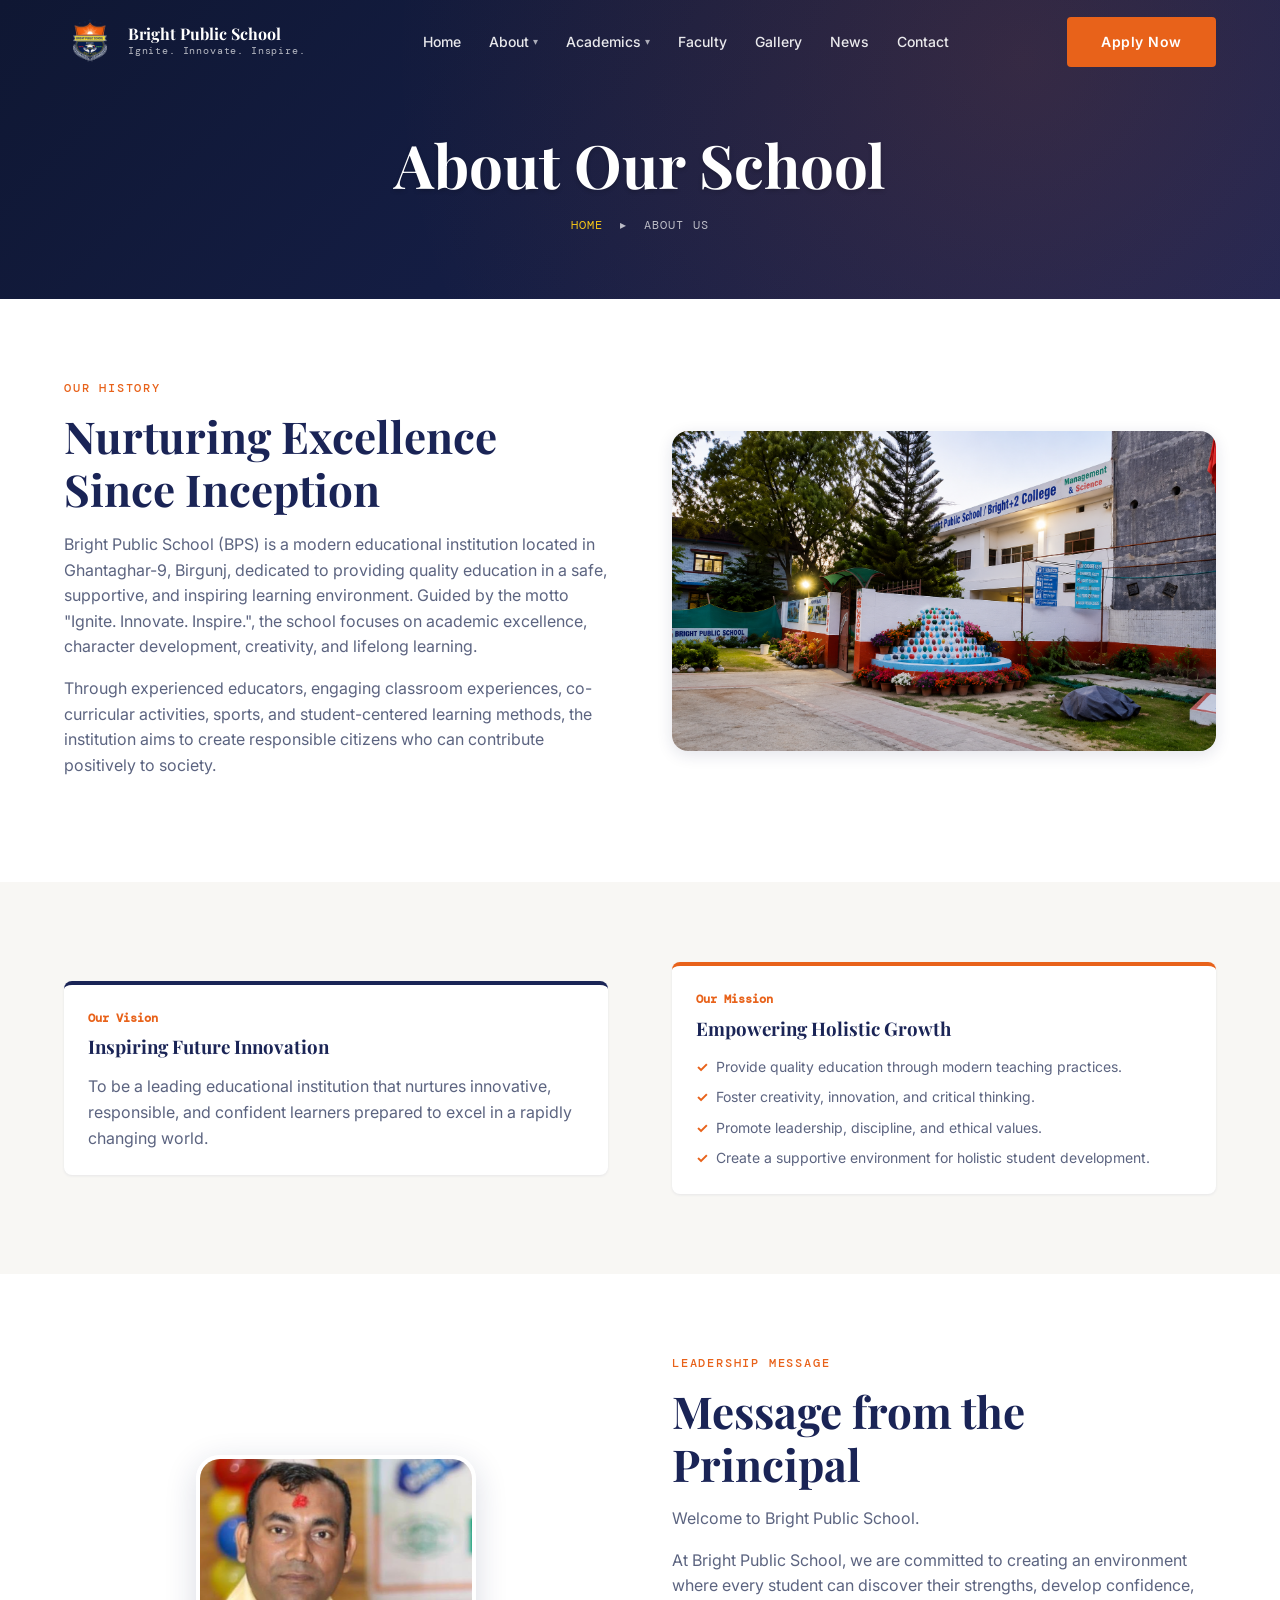
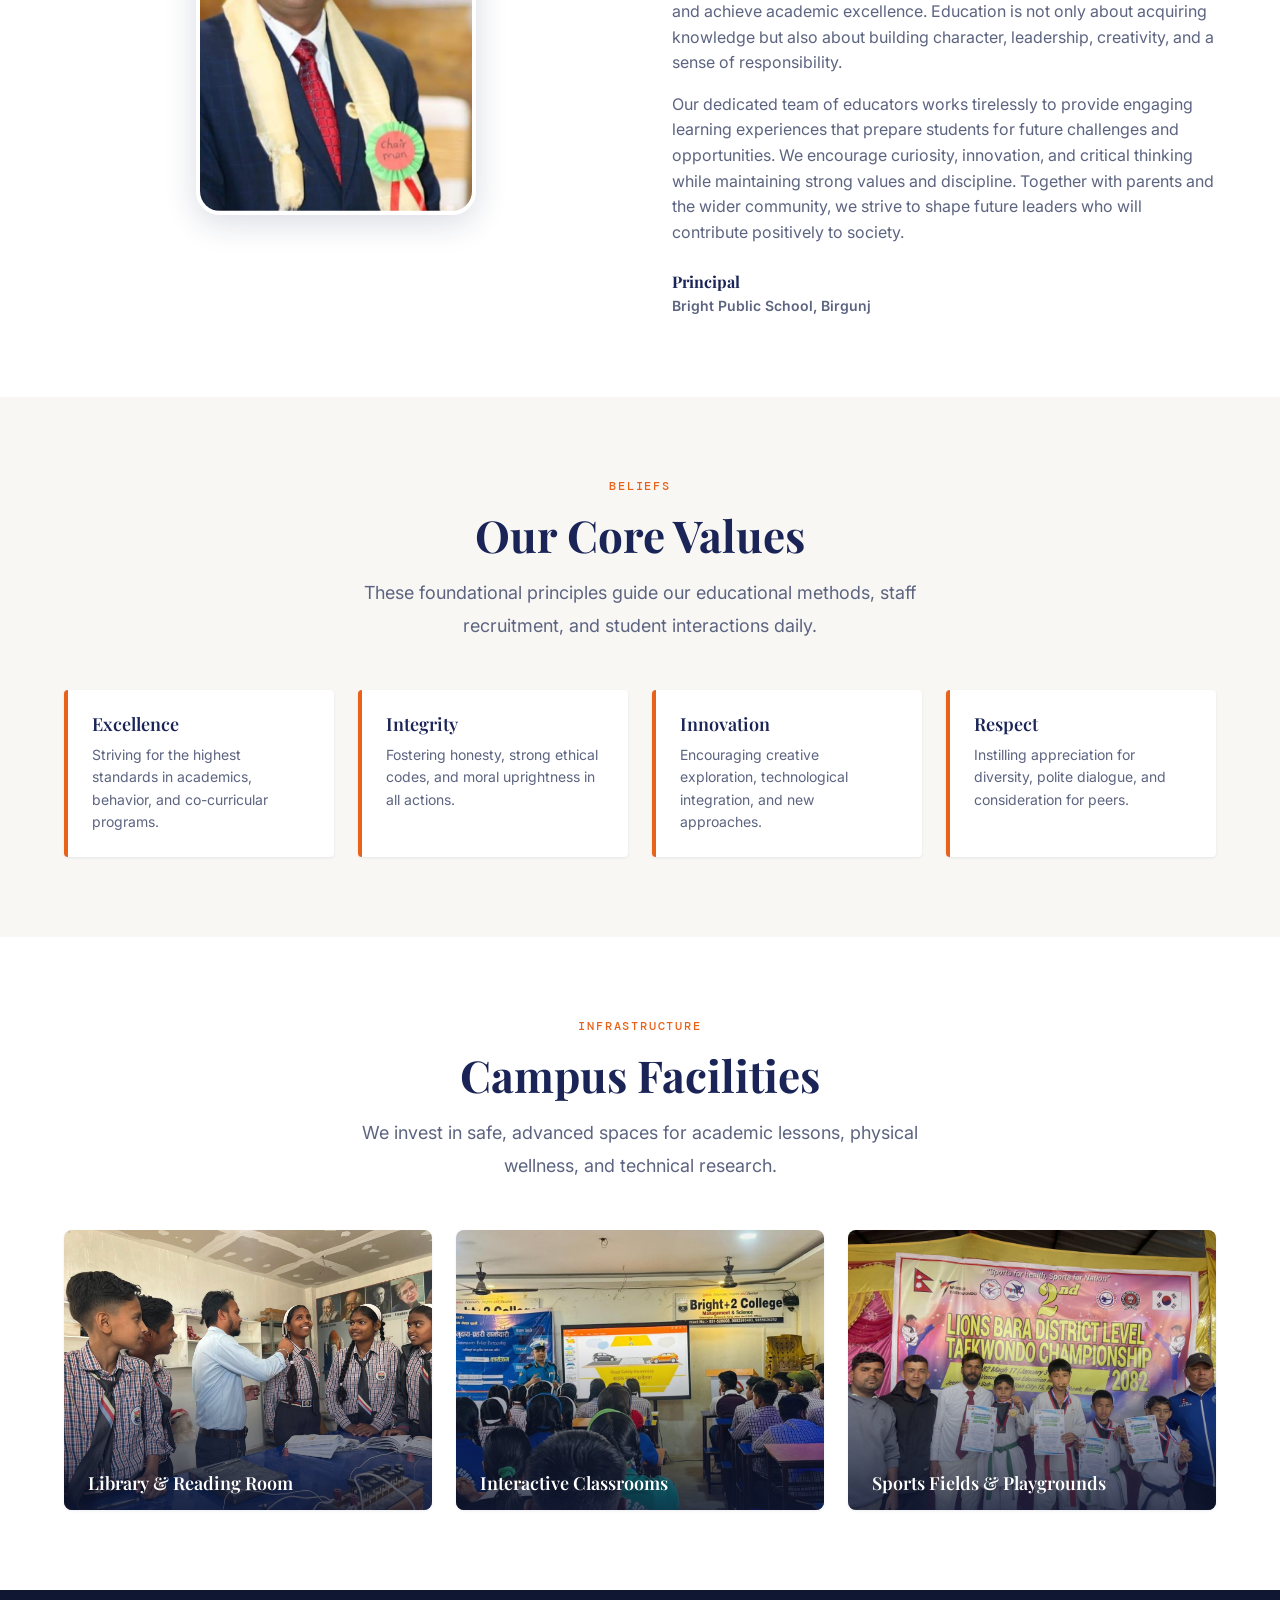
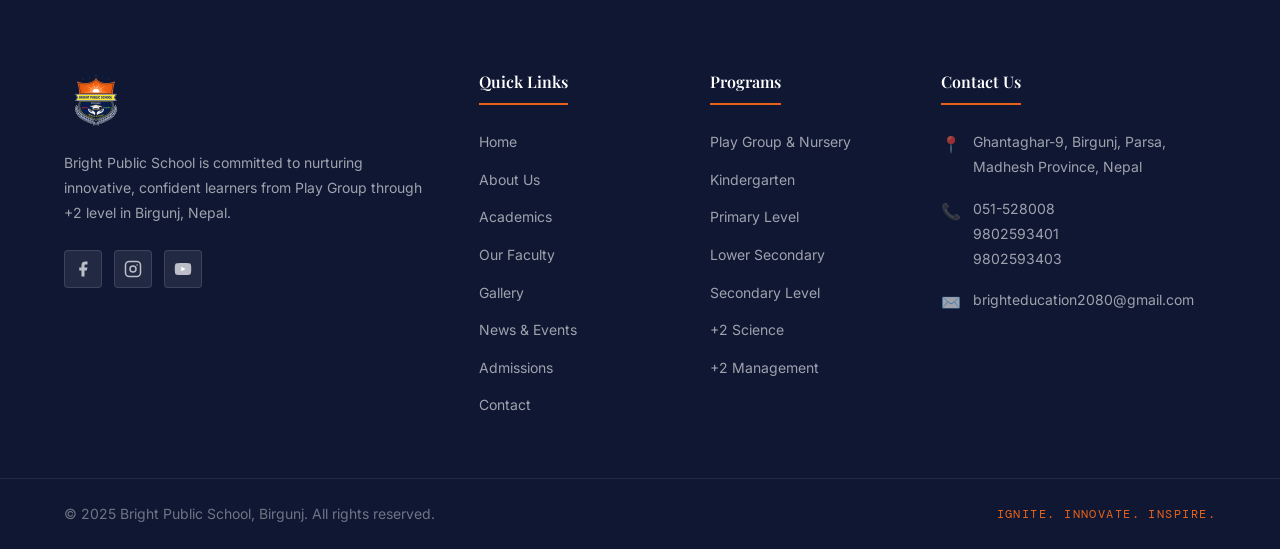
==== about.html @ 2bcf73d7 "updated all the files" ====
<!DOCTYPE html>
<html lang="en">
<head>
  <meta charset="UTF-8">
  <meta name="viewport" content="width=device-width, initial-scale=1.0">
  <title>About Us — Bright Public School, Birgunj</title>
  <meta name="description" content="Learn about Bright Public School's vision, mission, core values, facilities, and the principal's message. Quality education in Birgunj, Nepal.">
  <link rel="icon" href="assets/logo/logo.png" type="image/png">

  <!-- CSS Architecture -->
  <link rel="stylesheet" href="css/base.css">
  <link rel="stylesheet" href="css/layout.css">
  <link rel="stylesheet" href="css/components.css">
  <link rel="stylesheet" href="css/pages.css">
  <link rel="stylesheet" href="css/utilities.css">
  <link rel="stylesheet" href="css/animations.css">
</head>
<body>

  <!-- NAVBAR -->
  <header class="navbar" id="navbar">
    <div class="container navbar__inner">
      <a href="index.html" class="navbar__brand">
        <img src="assets/logo/logo.png" alt="Bright Public School" class="navbar__logo">
        <div class="navbar__brand-text">
          <span class="navbar__school-name">Bright Public School</span>
          <span class="navbar__tagline">Ignite. Innovate. Inspire.</span>
        </div>
      </a>

      <nav class="navbar__nav">
        <ul class="navbar__links">
          <li><a href="index.html" class="navbar__link">Home</a></li>
          <li class="navbar__dropdown">
            <a href="about.html" class="navbar__link">About <span class="dropdown-arrow">▾</span></a>
            <ul class="navbar__submenu">
              <li><a href="about.html#vision">Vision &amp; Mission</a></li>
              <li><a href="about.html#principal">Principal's Message</a></li>
              <li><a href="about.html#values">Core Values</a></li>
              <li><a href="about.html#facilities">Facilities</a></li>
            </ul>
          </li>
          <li class="navbar__dropdown">
            <a href="academics.html" class="navbar__link">Academics <span class="dropdown-arrow">▾</span></a>
            <ul class="navbar__submenu">
              <li><a href="academics.html#programs">Programs</a></li>
              <li><a href="academics.html#curriculum">Curriculum</a></li>
              <li><a href="academics.html#plus2">+2 Science &amp; Management</a></li>
            </ul>
          </li>
          <li><a href="faculty.html" class="navbar__link">Faculty</a></li>
          <li><a href="gallery.html" class="navbar__link">Gallery</a></li>
          <li><a href="news.html" class="navbar__link">News</a></li>
          <li><a href="contact.html" class="navbar__link">Contact</a></li>
        </ul>
      </nav>

      <div class="navbar__actions">
        <a href="admissions.html" class="btn btn-primary navbar__cta">Apply Now</a>
        <button class="navbar__hamburger" id="hamburger" aria-label="Toggle menu">
          <span></span><span></span><span></span>
        </button>
      </div>
    </div>

    <!-- Mobile Menu -->
    <div class="navbar__mobile" id="mobileMenu">
      <ul class="navbar__mobile-links">
        <li><a href="index.html">Home</a></li>
        <li><a href="about.html">About</a></li>
        <li><a href="academics.html">Academics</a></li>
        <li><a href="faculty.html">Faculty</a></li>
        <li><a href="gallery.html">Gallery</a></li>
        <li><a href="news.html">News</a></li>
        <li><a href="contact.html">Contact</a></li>
        <li><a href="admissions.html" class="mobile-cta">Apply Now</a></li>
      </ul>
    </div>
  </header>

  <!-- PAGE HEADER -->
  <section class="page-header">
    <div class="container page-header__content">
      <h1 class="page-header__title font-display">About Our School</h1>
      <div class="page-header__breadcrumbs">
        <a href="index.html">Home</a> &nbsp;▸&nbsp; About Us
      </div>
    </div>
  </section>

  <main>
    <!-- HISTORY & VALUES SECTION -->
    <section class="section section--white reveal">
      <div class="container two-col">
        <div>
          <span class="section-label">Our History</span>
          <h2 class="section-title">Nurturing Excellence Since Inception</h2>
          <p class="text-muted mb-4">Bright Public School (BPS) is a modern educational institution located in Ghantaghar-9, Birgunj, dedicated to providing quality education in a safe, supportive, and inspiring learning environment. Guided by the motto "Ignite. Innovate. Inspire.", the school focuses on academic excellence, character development, creativity, and lifelong learning.</p>
          <p class="text-muted mb-6">Through experienced educators, engaging classroom experiences, co-curricular activities, sports, and student-centered learning methods, the institution aims to create responsible citizens who can contribute positively to society.</p>
        </div>
        <div class="img-zoom rounded-lg shadow-md" style="height: 320px;">
          <img class="img-cover" src="assets/campus/campus (4).png" alt="BPS Campus Exterior">
        </div>
      </div>
    </section>

    <!-- VISION & MISSION SECTION -->
    <section id="vision" class="section section--surface reveal">
      <div class="container two-col">
        <div class="p-6 bg-white rounded-md shadow-sm border-top" style="border-top: 4px solid var(--color-navy);">
          <span class="text-orange font-mono text-xs font-bold uppercase tracking-wider mb-2 block">Our Vision</span>
          <h3 class="mb-4">Inspiring Future Innovation</h3>
          <p class="text-muted">To be a leading educational institution that nurtures innovative, responsible, and confident learners prepared to excel in a rapidly changing world.</p>
        </div>
        <div class="p-6 bg-white rounded-md shadow-sm border-top" style="border-top: 4px solid var(--color-orange);">
          <span class="text-orange font-mono text-xs font-bold uppercase tracking-wider mb-2 block">Our Mission</span>
          <h3 class="mb-4">Empowering Holistic Growth</h3>
          <ul class="program-card__features" style="display: flex; flex-direction: column; gap: var(--space-2);">
            <li class="text-muted">Provide quality education through modern teaching practices.</li>
            <li class="text-muted">Foster creativity, innovation, and critical thinking.</li>
            <li class="text-muted">Promote leadership, discipline, and ethical values.</li>
            <li class="text-muted">Create a supportive environment for holistic student development.</li>
          </ul>
        </div>
      </div>
    </section>

    <!-- MESSAGE FROM PRINCIPAL SECTION -->
    <section id="principal" class="section section--white reveal">
      <div class="container two-col two-col--reverse">
        <div>
          <span class="section-label">Leadership message</span>
          <h2 class="section-title">Message from the Principal</h2>
          <p class="text-muted mb-4">Welcome to Bright Public School.</p>
          <p class="text-muted mb-4">At Bright Public School, we are committed to creating an environment where every student can discover their strengths, develop confidence, and achieve academic excellence. Education is not only about acquiring knowledge but also about building character, leadership, creativity, and a sense of responsibility.</p>
          <p class="text-muted mb-6">Our dedicated team of educators works tirelessly to provide engaging learning experiences that prepare students for future challenges and opportunities. We encourage curiosity, innovation, and critical thinking while maintaining strong values and discipline. Together with parents and the wider community, we strive to shape future leaders who will contribute positively to society.</p>
          <p class="font-display text-navy font-bold mb-1">Principal</p>
          <p class="text-muted text-sm font-semibold">Bright Public School, Birgunj</p>
        </div>
        <div class="flex--center">
          <div class="rounded-xl overflow-hidden shadow-lg" style="width: 280px; height: 360px; border: 4px solid var(--color-white);">
            <img class="img-cover" src="assets/principal/principal.jpg" alt="Principal of Bright Public School">
          </div>
        </div>
      </div>
    </section>

    <!-- CORE VALUES SECTION -->
    <section id="values" class="section section--surface reveal">
      <div class="container">
        <div class="section-header section-header--center">
          <span class="section-label">Beliefs</span>
          <h2 class="section-title">Our Core Values</h2>
          <p class="section-subtitle">These foundational principles guide our educational methods, staff recruitment, and student interactions daily.</p>
        </div>
        
        <div class="grid grid--4 mt-12">
          <div class="value-card">
            <h4 class="value-card__title">Excellence</h4>
            <p class="value-card__desc">Striving for the highest standards in academics, behavior, and co-curricular programs.</p>
          </div>
          <div class="value-card">
            <h4 class="value-card__title">Integrity</h4>
            <p class="value-card__desc">Fostering honesty, strong ethical codes, and moral uprightness in all actions.</p>
          </div>
          <div class="value-card">
            <h4 class="value-card__title">Innovation</h4>
            <p class="value-card__desc">Encouraging creative exploration, technological integration, and new approaches.</p>
          </div>
          <div class="value-card">
            <h4 class="value-card__title">Respect</h4>
            <p class="value-card__desc">Instilling appreciation for diversity, polite dialogue, and consideration for peers.</p>
          </div>
        </div>
      </div>
    </section>

    <!-- FACILITIES SHOWCASE SECTION -->
    <section id="facilities" class="section section--white reveal">
      <div class="container">
        <div class="section-header section-header--center">
          <span class="section-label">Infrastructure</span>
          <h2 class="section-title">Campus Facilities</h2>
          <p class="section-subtitle">We invest in safe, advanced spaces for academic lessons, physical wellness, and technical research.</p>
        </div>

        <div class="facilities-grid mt-12">
          <!-- Library -->
          <div class="facility-card">
            <img class="facility-card__img" src="assets/library/library (1).jpg" alt="Well-stocked Library Room">
            <h4 class="facility-card__title">Library &amp; Reading Room</h4>
          </div>
          <!-- Classroom -->
          <div class="facility-card">
            <img class="facility-card__img" src="assets/classrooms/classroom 1.jpg" alt="Spacious Clean Classroom">
            <h4 class="facility-card__title">Interactive Classrooms</h4>
          </div>
          <!-- Sports -->
          <div class="facility-card">
            <img class="facility-card__img" src="assets/sports/sports (1).jpg" alt="Playground and Football Training">
            <h4 class="facility-card__title">Sports Fields &amp; Playgrounds</h4>
          </div>
        </div>
      </div>
    </section>
  </main>

  <!-- FOOTER -->
  <footer class="footer">
    <div class="footer__top">
      <div class="container footer__grid">
        <!-- Col 1: Brand -->
        <div class="footer__brand">
          <img src="assets/logo/logo.png" alt="BPS Logo" class="footer__logo">
          <p class="footer__about">
            Bright Public School is committed to nurturing innovative, confident learners from Play Group through +2 level in Birgunj, Nepal.
          </p>
          <div class="footer__social">
            <a href="https://facebook.com/p/Bright-Public-School-61556083547734" target="_blank" class="footer__social-link" aria-label="Facebook">
              <svg width="18" height="18" viewBox="0 0 24 24" fill="currentColor">
                <path d="M18 2h-3a5 5 0 0 0-5 5v3H7v4h3v8h4v-8h3l1-4h-4V7a1 1 0 0 1 1-1h3z"/>
              </svg>
            </a>
            <a href="https://www.instagram.com/bright__college/" target="_blank" class="footer__social-link" aria-label="Instagram">
              <svg width="18" height="18" viewBox="0 0 24 24" fill="none" stroke="currentColor" stroke-width="2">
                <rect x="2" y="2" width="20" height="20" rx="5" ry="5"/>
                <circle cx="12" cy="12" r="4"/>
                <circle cx="17.5" cy="6.5" r="1" fill="currentColor" stroke="none"/>
              </svg>
            </a>
            <a href="https://www.youtube.com/watch?v=qFYU1nmPurM" target="_blank" class="footer__social-link" aria-label="YouTube">
              <svg width="18" height="18" viewBox="0 0 24 24" fill="currentColor">
                <path d="M22.54 6.42a2.78 2.78 0 0 0-1.95-1.96C18.88 4 12 4 12 4s-6.88 0-8.59.46A2.78 2.78 0 0 0 1.46 6.42 29 29 0 0 0 1 12a29 29 0 0 0 .46 5.58A2.78 2.78 0 0 0 3.41 19.6C5.12 20 12 20 12 20s6.88 0 8.59-.46a2.78 2.78 0 0 0 1.95-1.95A29 29 0 0 0 23 12a29 29 0 0 0-.46-5.58z"/>
                <polygon points="9.75 15.02 15.5 12 9.75 8.98 9.75 15.02" fill="white"/>
              </svg>
            </a>
          </div>
        </div>

        <!-- Col 2: Quick Links -->
        <div class="footer__col">
          <h4 class="footer__heading">Quick Links</h4>
          <ul class="footer__links">
            <li><a href="index.html">Home</a></li>
            <li><a href="about.html">About Us</a></li>
            <li><a href="academics.html">Academics</a></li>
            <li><a href="faculty.html">Our Faculty</a></li>
            <li><a href="gallery.html">Gallery</a></li>
            <li><a href="news.html">News &amp; Events</a></li>
            <li><a href="admissions.html">Admissions</a></li>
            <li><a href="contact.html">Contact</a></li>
          </ul>
        </div>

        <!-- Col 3: Programs -->
        <div class="footer__col">
          <h4 class="footer__heading">Programs</h4>
          <ul class="footer__links">
            <li><a href="academics.html#programs">Play Group &amp; Nursery</a></li>
            <li><a href="academics.html#programs">Kindergarten</a></li>
            <li><a href="academics.html#programs">Primary Level</a></li>
            <li><a href="academics.html#programs">Lower Secondary</a></li>
            <li><a href="academics.html#programs">Secondary Level</a></li>
            <li><a href="academics.html#plus2">+2 Science</a></li>
            <li><a href="academics.html#plus2">+2 Management</a></li>
          </ul>
        </div>

        <!-- Col 4: Contact -->
        <div class="footer__col">
          <h4 class="footer__heading">Contact Us</h4>
          <ul class="footer__contact">
            <li>
              <span class="footer__contact-icon">📍</span>
              <span>Ghantaghar-9, Birgunj, Parsa,<br>Madhesh Province, Nepal</span>
            </li>
            <li>
              <span class="footer__contact-icon">📞</span>
              <div>
                <a href="tel:051528008">051-528008</a><br>
                <a href="tel:9802593401">9802593401</a><br>
                <a href="tel:9802593403">9802593403</a>
              </div>
            </li>
            <li>
              <span class="footer__contact-icon">✉️</span>
              <a href="mailto:brighteducation2080@gmail.com">brighteducation2080@gmail.com</a>
            </li>
          </ul>
        </div>
      </div>
    </div>

    <div class="footer__bottom">
      <div class="container footer__bottom-inner">
        <p class="footer__copy">
          &copy; 2025 Bright Public School, Birgunj. All rights reserved.
        </p>
        <p class="footer__motto font-mono">Ignite. Innovate. Inspire.</p>
      </div>
    </div>
  </footer>

  <!-- JS Architecture -->
  <script src="js/utils.js"></script>
  <script src="js/navbar.js"></script>
  <script src="js/animations.js"></script>
  <script src="js/lazyload.js"></script>
  <script src="js/main.js"></script>
</body>
</html>
---- css/base.css ----
/* ==========================================================================
   Bright Public School (BPS), Birgunj, Nepal
   Motto: "Ignite. Innovate. Inspire."
   
   Global Design Foundation (base.css)
   Contains: CSS Custom Properties, Reset, Typography, and Utility Classes.
   No page layout should be defined in this file.
   ========================================================================== */

/* --- GOOGLE FONTS IMPORT --- */
@import url('https://fonts.googleapis.com/css2?family=DM+Mono:wght@400;500&family=Inter:wght@400;500;600&family=Playfair+Display:wght@400;600;700&display=swap');

:root {
  /* --- COLOR VARIABLES --- */
  --color-navy:        #1A2456; /* Primary — logo shield color */
  --color-orange:      #E8621A; /* Accent — logo crown color */
  --color-yellow:      #F5C518; /* Highlight — logo ribbon color */
  --color-navy-dark:   #0F1733; /* Darker navy for footer/hero overlays */
  --color-navy-light:  #E8EAF2; /* Very light navy tint for section backgrounds */
  --color-surface:     #F8F7F4; /* Warm off-white, main page background */
  --color-white:       #FFFFFF;
  --color-text:        #1A1A2E; /* Near-black for body text */
  --color-muted:       #5C6480; /* Secondary text, captions */
  --color-border:      #D8DBE8; /* Subtle dividers */

  /* --- TYPOGRAPHY SCALE --- */
  --text-xs:    0.75rem;
  --text-sm:    0.875rem;
  --text-base:  1rem;
  --text-lg:    1.125rem;
  --text-xl:    1.25rem;
  --text-2xl:   1.5rem;
  --text-3xl:   2rem;
  --text-4xl:   2.75rem;
  --text-5xl:   3.75rem;
  --text-6xl:   5rem;

  /* --- LINE HEIGHTS --- */
  --leading-tight:  1.2;
  --leading-normal: 1.6;
  --leading-relaxed: 1.8;

  /* --- SPACING SCALE --- */
  --space-1: 0.25rem;
  --space-2: 0.5rem;
  --space-3: 0.75rem;
  --space-4: 1rem;
  --space-6: 1.5rem;
  --space-8: 2rem;
  --space-10: 2.5rem;
  --space-12: 3rem;
  --space-16: 4rem;
  --space-20: 5rem;
  --space-24: 6rem;
  --space-32: 8rem;

  /* --- BORDER RADIUS --- */
  --radius-sm:   4px;
  --radius-md:   8px;
  --radius-lg:   16px;
  --radius-xl:   24px;
  --radius-full: 9999px;

  /* --- SHADOWS --- */
  --shadow-sm:  0 1px 3px rgba(26, 36, 86, 0.08);
  --shadow-md:  0 4px 16px rgba(26, 36, 86, 0.12);
  --shadow-lg:  0 8px 32px rgba(26, 36, 86, 0.16);
  --shadow-xl:  0 16px 48px rgba(26, 36, 86, 0.20);

  /* --- TRANSITIONS --- */
  --transition-fast:   150ms ease;
  --transition-base:   300ms ease;
  --transition-slow:   500ms ease;
}

/* --- RESET --- */
*, *::before, *::after {
  box-sizing: border-box;
  margin: 0;
  padding: 0;
}

html {
  scroll-behavior: smooth;
  font-size: 16px;
}

body {
  font-family: 'Inter', sans-serif;
  background-color: var(--color-surface);
  color: var(--color-text);
  line-height: var(--leading-normal);
  -webkit-font-smoothing: antialiased;
  -moz-osx-font-smoothing: grayscale;
}

img {
  max-width: 100%;
  display: block;
}

a {
  color: inherit;
  text-decoration: none;
}

ul {
  list-style: none;
}

button {
  cursor: pointer;
  border: none;
  background: none;
  font-family: inherit;
}

/* --- TYPOGRAPHY CLASSES --- */
.font-display {
  font-family: 'Playfair Display', serif;
}

.font-mono {
  font-family: 'DM Mono', monospace;
}

h1, h2, h3, h4, h5, h6 {
  font-family: 'Playfair Display', serif;
  line-height: var(--leading-tight);
  color: var(--color-navy);
}

/* --- UTILITY CLASSES --- */
.container {
  width: 100%;
  max-width: 1200px;
  margin: 0 auto;
  padding: 0 var(--space-6);
}

.container--wide {
  max-width: 1400px;
}

.container--narrow {
  max-width: 800px;
}

.section-padding {
  padding: var(--space-20) 0;
}

.section-padding--sm {
  padding: var(--space-12) 0;
}

.section-label {
  font-family: 'DM Mono', monospace;
  font-size: var(--text-xs);
  font-weight: 500;
  letter-spacing: 0.15em;
  text-transform: uppercase;
  color: var(--color-orange);
  display: block;
  margin-bottom: var(--space-3);
}

.section-title {
  font-size: var(--text-4xl);
  font-weight: 700;
  color: var(--color-navy);
  margin-bottom: var(--space-4);
}

.section-subtitle {
  font-size: var(--text-lg);
  color: var(--color-muted);
  line-height: var(--leading-relaxed);
  max-width: 600px;
}

/* --- BUTTON CLASSES --- */
.btn {
  display: inline-flex;
  align-items: center;
  gap: var(--space-2);
  padding: var(--space-3) var(--space-8);
  border-radius: var(--radius-sm);
  font-family: 'Inter', sans-serif;
  font-size: var(--text-sm);
  font-weight: 600;
  letter-spacing: 0.04em;
  transition: all var(--transition-base);
  cursor: pointer;
  border: 2px solid transparent;
}

.btn-primary {
  background: var(--color-orange);
  color: var(--color-white);
  border-color: var(--color-orange);
}

.btn-primary:hover {
  background: #cc5416;
  border-color: #cc5416;
  transform: translateY(-2px);
  box-shadow: var(--shadow-md);
}

.btn-outline {
  background: transparent;
  color: var(--color-white);
  border-color: var(--color-white);
}

.btn-outline:hover {
  background: var(--color-white);
  color: var(--color-navy);
}

.btn-navy {
  background: var(--color-navy);
  color: var(--color-white);
  border-color: var(--color-navy);
}

.btn-navy:hover {
  background: var(--color-navy-dark);
  transform: translateY(-2px);
  box-shadow: var(--shadow-md);
}

/* --- SCROLL REVEAL CLASSES --- */
.reveal {
  opacity: 0;
  transform: translateY(32px);
  transition: opacity 0.6s ease, transform 0.6s ease;
}

.reveal.visible {
  opacity: 1;
  transform: translateY(0);
}

.reveal-delay-1 {
  transition-delay: 0.1s;
}

.reveal-delay-2 {
  transition-delay: 0.2s;
}

.reveal-delay-3 {
  transition-delay: 0.3s;
}

.reveal-delay-4 {
  transition-delay: 0.4s;
}

/* --- RESPONSIVE BREAKPOINTS (reference comments) --- */
/* 
   --bp-sm:  640px 
   --bp-md:  768px 
   --bp-lg:  1024px
   --bp-xl:  1280px
*/
---- css/layout.css ----
/* ==========================================================================
   Bright Public School (BPS), Birgunj, Nepal
   
   Layout Stylesheet (layout.css)
   Contains: Containers, grids, flex layouts, and section spacing.
   Requires: base.css to be loaded first.
   ========================================================================== */

/* --- GRID LAYOUTS --- */

.grid {
  display: grid;
  gap: var(--space-6);
}

.grid--2 {
  grid-template-columns: repeat(2, 1fr);
}

.grid--3 {
  grid-template-columns: repeat(3, 1fr);
}

.grid--4 {
  grid-template-columns: repeat(4, 1fr);
}

.grid--auto-fit {
  grid-template-columns: repeat(auto-fit, minmax(280px, 1fr));
}

/* --- FLEX LAYOUTS --- */

.flex {
  display: flex;
}

.flex--center {
  display: flex;
  align-items: center;
  justify-content: center;
}

.flex--between {
  display: flex;
  align-items: center;
  justify-content: space-between;
}

.flex--column {
  display: flex;
  flex-direction: column;
}

.flex--wrap {
  flex-wrap: wrap;
}

.flex--gap-4 {
  gap: var(--space-4);
}

.flex--gap-6 {
  gap: var(--space-6);
}

.flex--gap-8 {
  gap: var(--space-8);
}

/* --- SECTION LAYOUTS --- */

.section {
  padding: var(--space-20) 0;
}

.section--sm {
  padding: var(--space-12) 0;
}

.section--lg {
  padding: var(--space-24) 0;
}

.section--navy {
  background: var(--color-navy);
  color: var(--color-white);
}

.section--navy-dark {
  background: var(--color-navy-dark);
  color: var(--color-white);
}

.section--light {
  background: var(--color-navy-light);
}

.section--surface {
  background: var(--color-surface);
}

.section--white {
  background: var(--color-white);
}

/* --- SECTION HEADER --- */

.section-header {
  margin-bottom: var(--space-12);
}

.section-header--center {
  text-align: center;
}

.section-header--center .section-subtitle {
  margin-left: auto;
  margin-right: auto;
}

/* --- TWO-COLUMN LAYOUT --- */

.two-col {
  display: grid;
  grid-template-columns: 1fr 1fr;
  gap: var(--space-16);
  align-items: center;
}

.two-col--reverse {
  direction: rtl;
}

.two-col--reverse > * {
  direction: ltr;
}

/* --- RESPONSIVE --- */

@media (max-width: 1024px) {
  .grid--4 {
    grid-template-columns: repeat(2, 1fr);
  }

  .grid--3 {
    grid-template-columns: repeat(2, 1fr);
  }

  .two-col {
    grid-template-columns: 1fr;
    gap: var(--space-10);
  }

  .two-col--reverse {
    direction: ltr;
  }
}

@media (max-width: 640px) {
  .grid--2,
  .grid--3,
  .grid--4 {
    grid-template-columns: 1fr;
  }

  .section {
    padding: var(--space-12) 0;
  }

  .section--lg {
    padding: var(--space-16) 0;
  }
}
---- css/components.css ----
/* ==========================================================================
   Bright Public School (BPS), Birgunj, Nepal
   Motto: "Ignite. Innovate. Inspire."
   
   Components Stylesheet (components.css)
   Requires: base.css to be loaded first.
   ========================================================================== */

/* ==========================================================================
   COMPONENT 1: NAVBAR
   ========================================================================== */

.navbar {
  position: fixed;
  top: 0;
  left: 0;
  right: 0;
  z-index: 1000;
  background: transparent;
  transition: background var(--transition-base),
              box-shadow var(--transition-base),
              padding var(--transition-base);
  padding: var(--space-4) 0;
}

/* Scrolled state — added via JS */
.navbar.scrolled {
  background: var(--color-white);
  box-shadow: var(--shadow-md);
  padding: var(--space-2) 0;
}

.navbar__inner {
  display: flex;
  align-items: center;
  justify-content: space-between;
  gap: var(--space-8);
}

/* Brand */
.navbar__brand {
  display: flex;
  align-items: center;
  gap: var(--space-3);
  flex-shrink: 0;
}

.navbar__logo {
  height: 52px;
  width: auto;
  transition: height var(--transition-base);
}

.navbar.scrolled .navbar__logo {
  height: 40px;
}

.navbar__brand-text {
  display: flex;
  flex-direction: column;
}

.navbar__school-name {
  font-family: 'Playfair Display', serif;
  font-size: var(--text-base);
  font-weight: 700;
  color: var(--color-white);
  line-height: 1.2;
  transition: color var(--transition-base);
}

.navbar.scrolled .navbar__school-name {
  color: var(--color-navy);
}

.navbar__tagline {
  font-family: 'DM Mono', monospace;
  font-size: 0.65rem;
  color: rgba(255, 255, 255, 0.7);
  letter-spacing: 0.08em;
  transition: color var(--transition-base);
}

.navbar.scrolled .navbar__tagline {
  color: var(--color-orange);
}

/* Nav Links */
.navbar__nav {
  flex: 1;
  display: flex;
  justify-content: center;
}

.navbar__links {
  display: flex;
  align-items: center;
  gap: var(--space-1);
}

.navbar__link {
  font-size: var(--text-sm);
  font-weight: 500;
  color: rgba(255, 255, 255, 0.9);
  padding: var(--space-2) var(--space-3);
  border-radius: var(--radius-sm);
  transition: color var(--transition-fast), background var(--transition-fast);
  display: flex;
  align-items: center;
  gap: 4px;
  white-space: nowrap;
}

.navbar.scrolled .navbar__link {
  color: var(--color-text);
}

.navbar__link:hover {
  color: var(--color-orange);
  background: rgba(232, 98, 26, 0.08);
}

.navbar.scrolled .navbar__link:hover {
  color: var(--color-orange);
}

.dropdown-arrow {
  font-size: 0.65rem;
  opacity: 0.7;
}

/* Dropdown */
.navbar__dropdown {
  position: relative;
}

.navbar__submenu {
  position: absolute;
  top: calc(100% + 8px);
  left: 50%;
  transform: translateX(-50%);
  background: var(--color-white);
  border-radius: var(--radius-md);
  box-shadow: var(--shadow-lg);
  padding: var(--space-2) 0;
  min-width: 220px;
  opacity: 0;
  visibility: hidden;
  transform: translateX(-50%) translateY(8px);
  transition: opacity var(--transition-fast),
              visibility var(--transition-fast),
              transform var(--transition-fast);
  border-top: 3px solid var(--color-orange);
}

.navbar__dropdown:hover .navbar__submenu {
  opacity: 1;
  visibility: visible;
  transform: translateX(-50%) translateY(0);
}

.navbar__submenu li a {
  display: block;
  padding: var(--space-2) var(--space-6);
  font-size: var(--text-sm);
  color: var(--color-text);
  transition: color var(--transition-fast), background var(--transition-fast);
}

.navbar__submenu li a:hover {
  color: var(--color-orange);
  background: var(--color-navy-light);
}

/* Actions */
.navbar__actions {
  display: flex;
  align-items: center;
  gap: var(--space-4);
  flex-shrink: 0;
}

/* Hamburger */
.navbar__hamburger {
  display: none;
  flex-direction: column;
  gap: 5px;
  padding: var(--space-2);
}

.navbar__hamburger span {
  display: block;
  width: 24px;
  height: 2px;
  background: var(--color-white);
  border-radius: 2px;
  transition: all var(--transition-base);
}

.navbar.scrolled .navbar__hamburger span {
  background: var(--color-navy);
}

.navbar__hamburger.active span:nth-child(1) {
  transform: translateY(7px) rotate(45deg);
}

.navbar__hamburger.active span:nth-child(2) {
  opacity: 0;
}

.navbar__hamburger.active span:nth-child(3) {
  transform: translateY(-7px) rotate(-45deg);
}

/* Mobile Menu */
.navbar__mobile {
  display: none;
  background: var(--color-white);
  border-top: 1px solid var(--color-border);
  padding: var(--space-4) 0;
  max-height: 0;
  overflow: hidden;
  transition: max-height var(--transition-slow);
}

.navbar__mobile.open {
  max-height: 500px;
}

.navbar__mobile-links li a {
  display: block;
  padding: var(--space-3) var(--space-6);
  font-size: var(--text-base);
  color: var(--color-text);
  font-weight: 500;
  border-bottom: 1px solid var(--color-border);
  transition: color var(--transition-fast), background var(--transition-fast);
}

.navbar__mobile-links li a:hover {
  color: var(--color-orange);
  background: var(--color-navy-light);
}

.navbar__mobile-links .mobile-cta {
  color: var(--color-white) !important;
  background: var(--color-orange) !important;
  text-align: center;
  margin: var(--space-4) var(--space-6);
  border-radius: var(--radius-sm);
  border-bottom: none !important;
}

/* Responsive */
@media (max-width: 1024px) {
  .navbar__nav {
    display: none;
  }
  .navbar__cta {
    display: none;
  }
  .navbar__hamburger {
    display: flex;
  }
  .navbar__mobile {
    display: block;
  }
}

@media (max-width: 640px) {
  .navbar__brand-text {
    display: none;
  }
}

/* ==========================================================================
   COMPONENT 2: FOOTER
   ========================================================================== */

.footer {
  background: var(--color-navy-dark);
  color: rgba(255, 255, 255, 0.75);
}

.footer__top {
  padding: var(--space-20) 0 var(--space-12);
}

.footer__grid {
  display: grid;
  grid-template-columns: 2fr 1fr 1fr 1.5fr;
  gap: var(--space-12);
}

/* Brand col */
.footer__logo {
  height: 64px;
  width: auto;
  margin-bottom: var(--space-4);
}

.footer__about {
  font-size: var(--text-sm);
  line-height: var(--leading-relaxed);
  color: rgba(255, 255, 255, 0.6);
  margin-bottom: var(--space-6);
}

.footer__social {
  display: flex;
  gap: var(--space-3);
}

.footer__social-link {
  width: 38px;
  height: 38px;
  border-radius: var(--radius-sm);
  background: rgba(255, 255, 255, 0.08);
  border: 1px solid rgba(255, 255, 255, 0.12);
  display: flex;
  align-items: center;
  justify-content: center;
  color: rgba(255, 255, 255, 0.7);
  transition: all var(--transition-fast);
}

.footer__social-link:hover {
  background: var(--color-orange);
  border-color: var(--color-orange);
  color: var(--color-white);
  transform: translateY(-2px);
}

/* Link cols */
.footer__heading {
  font-family: 'Playfair Display', serif;
  font-size: var(--text-base);
  font-weight: 600;
  color: var(--color-white);
  margin-bottom: var(--space-6);
  padding-bottom: var(--space-3);
  border-bottom: 2px solid var(--color-orange);
  display: inline-block;
}

.footer__links li {
  margin-bottom: var(--space-3);
}

.footer__links li a {
  font-size: var(--text-sm);
  color: rgba(255, 255, 255, 0.6);
  transition: color var(--transition-fast), padding-left var(--transition-fast);
  display: inline-block;
}

.footer__links li a:hover {
  color: var(--color-yellow);
  padding-left: var(--space-2);
}

/* Contact col */
.footer__contact {
  display: flex;
  flex-direction: column;
  gap: var(--space-4);
}

.footer__contact li {
  display: flex;
  gap: var(--space-3);
  align-items: flex-start;
  font-size: var(--text-sm);
  color: rgba(255, 255, 255, 0.6);
  line-height: var(--leading-relaxed);
}

.footer__contact-icon {
  flex-shrink: 0;
  font-size: var(--text-base);
  margin-top: 1px;
}

.footer__contact a {
  color: rgba(255, 255, 255, 0.6);
  transition: color var(--transition-fast);
}

.footer__contact a:hover {
  color: var(--color-yellow);
}

/* Bottom bar */
.footer__bottom {
  border-top: 1px solid rgba(255, 255, 255, 0.08);
  padding: var(--space-6) 0;
}

.footer__bottom-inner {
  display: flex;
  align-items: center;
  justify-content: space-between;
  flex-wrap: wrap;
  gap: var(--space-4);
}

.footer__copy {
  font-size: var(--text-sm);
  color: rgba(255, 255, 255, 0.4);
}

.footer__motto {
  font-size: var(--text-xs);
  letter-spacing: 0.12em;
  color: var(--color-orange);
  text-transform: uppercase;
}

/* Responsive */
@media (max-width: 1024px) {
  .footer__grid {
    grid-template-columns: 1fr 1fr;
    gap: var(--space-10);
  }
}

@media (max-width: 640px) {
  .footer__grid {
    grid-template-columns: 1fr;
    gap: var(--space-8);
  }
  .footer__bottom-inner {
    flex-direction: column;
    text-align: center;
  }
}
---- css/pages.css ----
/* ==========================================================================
   Bright Public School (BPS), Birgunj, Nepal
   
   Pages Stylesheet (pages.css)
   Contains: Page-specific styling for individual pages.
   Requires: base.css, layout.css, components.css to be loaded first.
   ========================================================================== */

/* ==========================================================================
   COMMON PAGE HEADER
   ========================================================================== */

.page-header {
  position: relative;
  padding: var(--space-32) 0 var(--space-16);
  background: linear-gradient(135deg, var(--color-navy-dark), var(--color-navy));
  color: var(--color-white);
  text-align: center;
  overflow: hidden;
}

.page-header::before {
  content: '';
  position: absolute;
  top: 0;
  left: 0;
  width: 100%;
  height: 100%;
  background: radial-gradient(circle at 80% 20%, rgba(232, 98, 26, 0.15) 0%, transparent 60%);
  z-index: 1;
}

.page-header__content {
  position: relative;
  z-index: 2;
}

.page-header__title {
  font-size: var(--text-5xl);
  font-weight: 700;
  color: var(--color-white);
  margin-bottom: var(--space-4);
  text-shadow: 0 2px 4px rgba(0,0,0,0.2);
}

.page-header__breadcrumbs {
  font-family: 'DM Mono', monospace;
  font-size: var(--text-xs);
  color: rgba(255, 255, 255, 0.7);
  text-transform: uppercase;
  letter-spacing: 0.1em;
}

.page-header__breadcrumbs a {
  color: var(--color-yellow);
  transition: color var(--transition-fast);
}

.page-header__breadcrumbs a:hover {
  color: var(--color-orange);
}

/* ==========================================================================
   HOME PAGE
   ========================================================================== */

/* --- HERO SLIDER --- */
.hero-slider {
  position: relative;
  height: 100vh;
  min-height: 600px;
  overflow: hidden;
  background: var(--color-navy-dark);
}

.hero-slider .slide {
  position: absolute;
  top: 0;
  left: 0;
  width: 100%;
  height: 100%;
  opacity: 0;
  z-index: 1;
  transition: opacity var(--transition-slow);
}

.hero-slider .slide.active {
  opacity: 1;
  z-index: 2;
}

.hero-slider .slide__bg {
  position: absolute;
  top: 0;
  left: 0;
  width: 100%;
  height: 100%;
  object-fit: cover;
  filter: brightness(0.4) contrast(1.05);
}

.hero-slider .slide__content {
  position: relative;
  z-index: 3;
  height: 100%;
  display: flex;
  flex-direction: column;
  justify-content: center;
  padding-top: 80px;
  color: var(--color-white);
}

.hero-slider .slide__title {
  font-size: var(--text-6xl);
  font-weight: 700;
  color: var(--color-white);
  margin-bottom: var(--space-6);
  line-height: 1.1;
  opacity: 0;
  transform: translateY(30px);
  transition: all 0.8s cubic-bezier(0.16, 1, 0.3, 1) 0.2s;
}

.hero-slider .slide.active .slide__title {
  opacity: 1;
  transform: translateY(0);
}

.hero-slider .slide__tagline {
  font-family: 'DM Mono', monospace;
  font-size: var(--text-sm);
  color: var(--color-yellow);
  letter-spacing: 0.2em;
  text-transform: uppercase;
  margin-bottom: var(--space-4);
  opacity: 0;
  transform: translateY(20px);
  transition: all 0.8s cubic-bezier(0.16, 1, 0.3, 1) 0.1s;
}

.hero-slider .slide.active .slide__tagline {
  opacity: 1;
  transform: translateY(0);
}

.hero-slider .slide__desc {
  font-size: var(--text-lg);
  max-width: 600px;
  margin-bottom: var(--space-10);
  color: rgba(255, 255, 255, 0.85);
  line-height: var(--leading-relaxed);
  opacity: 0;
  transform: translateY(20px);
  transition: all 0.8s cubic-bezier(0.16, 1, 0.3, 1) 0.3s;
}

.hero-slider .slide.active .slide__desc {
  opacity: 1;
  transform: translateY(0);
}

.hero-slider .slide__actions {
  display: flex;
  gap: var(--space-4);
  opacity: 0;
  transform: translateY(20px);
  transition: all 0.8s cubic-bezier(0.16, 1, 0.3, 1) 0.4s;
}

.hero-slider .slide.active .slide__actions {
  opacity: 1;
  transform: translateY(0);
}

/* Slider Dots */
.slider-dots {
  position: absolute;
  bottom: var(--space-10);
  left: 50%;
  transform: translateX(-50%);
  z-index: 10;
  display: flex;
  gap: var(--space-3);
}

.slider-dots .dot {
  width: 12px;
  height: 12px;
  border-radius: 50%;
  background: rgba(255, 255, 255, 0.3);
  border: 2px solid transparent;
  transition: all var(--transition-base);
}

.slider-dots .dot:hover {
  background: rgba(255, 255, 255, 0.7);
}

.slider-dots .dot.active {
  background: var(--color-orange);
  border-color: var(--color-white);
  transform: scale(1.2);
}

/* --- STATS CARD --- */
.stats-section {
  position: relative;
  z-index: 5;
  margin-top: -60px;
  padding-bottom: var(--space-16);
}

.stats-grid {
  display: grid;
  grid-template-columns: repeat(4, 1fr);
  background: var(--color-white);
  border-radius: var(--radius-md);
  box-shadow: var(--shadow-xl);
  overflow: hidden;
  border-top: 4px solid var(--color-orange);
}

.stat-card {
  padding: var(--space-8) var(--space-6);
  text-align: center;
  border-right: 1px solid var(--color-border);
}

.stat-card:last-child {
  border-right: none;
}

.stat-card__number {
  font-family: 'Playfair Display', serif;
  font-size: var(--text-5xl);
  font-weight: 700;
  color: var(--color-navy);
  margin-bottom: var(--space-2);
  line-height: 1;
}

.stat-card__label {
  font-size: var(--text-sm);
  color: var(--color-muted);
  font-weight: 500;
  text-transform: uppercase;
  letter-spacing: 0.05em;
}

/* --- FEATURE CARD --- */
.feature-card {
  background: var(--color-white);
  padding: var(--space-10) var(--space-8);
  border-radius: var(--radius-md);
  box-shadow: var(--shadow-sm);
  border-bottom: 3px solid transparent;
  transition: all var(--transition-base);
}

.feature-card:hover {
  transform: translateY(-5px);
  box-shadow: var(--shadow-lg);
  border-bottom-color: var(--color-orange);
}

.feature-card__icon {
  font-size: var(--text-4xl);
  margin-bottom: var(--space-6);
  display: inline-block;
  line-height: 1;
}

.feature-card__title {
  font-size: var(--text-xl);
  font-weight: 600;
  color: var(--color-navy);
  margin-bottom: var(--space-3);
}

.feature-card__desc {
  font-size: var(--text-sm);
  color: var(--color-muted);
  line-height: var(--leading-relaxed);
}

/* --- ACADEMIC HIGHLIGHT CARD --- */
.stream-card {
  position: relative;
  border-radius: var(--radius-lg);
  overflow: hidden;
  height: 380px;
  display: flex;
  flex-direction: column;
  justify-content: flex-end;
  padding: var(--space-8);
  color: var(--color-white);
}

.stream-card__bg {
  position: absolute;
  top: 0;
  left: 0;
  width: 100%;
  height: 100%;
  object-fit: cover;
  z-index: 1;
  transition: transform 0.6s ease;
}

.stream-card:hover .stream-card__bg {
  transform: scale(1.08);
}

.stream-card::after {
  content: '';
  position: absolute;
  top: 0;
  left: 0;
  width: 100%;
  height: 100%;
  background: linear-gradient(to top, rgba(15, 23, 51, 0.95) 10%, rgba(15, 23, 51, 0.3) 60%, transparent 100%);
  z-index: 2;
}

.stream-card__content {
  position: relative;
  z-index: 3;
}

.stream-card__title {
  font-size: var(--text-2xl);
  color: var(--color-white);
  margin-bottom: var(--space-2);
}

.stream-card__desc {
  font-size: var(--text-sm);
  color: rgba(255, 255, 255, 0.8);
  margin-bottom: var(--space-4);
  line-height: var(--leading-relaxed);
}

/* --- TESTIMONIALS SLIDER --- */
.testimonials-section {
  overflow: hidden;
}

.testimonials-grid {
  display: grid;
  grid-template-columns: repeat(2, 1fr);
  gap: var(--space-8);
}

.testimonial-card {
  background: var(--color-white);
  padding: var(--space-8);
  border-radius: var(--radius-md);
  box-shadow: var(--shadow-sm);
  position: relative;
}

.testimonial-card::before {
  content: '“';
  position: absolute;
  top: 10px;
  left: 20px;
  font-size: 6rem;
  font-family: 'Playfair Display', serif;
  color: rgba(232, 98, 26, 0.08);
  line-height: 1;
}

.testimonial-card__quote {
  font-size: var(--text-base);
  line-height: var(--leading-relaxed);
  color: var(--color-text);
  margin-bottom: var(--space-6);
  position: relative;
  z-index: 2;
}

.testimonial-card__author {
  display: flex;
  align-items: center;
  gap: var(--space-3);
}

.testimonial-card__author-info h4 {
  font-size: var(--text-sm);
  font-weight: 600;
  color: var(--color-navy);
}

.testimonial-card__author-info span {
  font-size: var(--text-xs);
  color: var(--color-muted);
}

/* ==========================================================================
   ABOUT PAGE
   ========================================================================== */

/* --- VALUE CARD --- */
.value-card {
  background: var(--color-white);
  padding: var(--space-6);
  border-radius: var(--radius-sm);
  box-shadow: var(--shadow-sm);
  border-left: 4px solid var(--color-orange);
  transition: all var(--transition-base);
}

.value-card:hover {
  box-shadow: var(--shadow-md);
  transform: translateX(4px);
}

.value-card__title {
  font-size: var(--text-lg);
  font-weight: 600;
  color: var(--color-navy);
  margin-bottom: var(--space-2);
}

.value-card__desc {
  font-size: var(--text-sm);
  color: var(--color-muted);
  line-height: var(--leading-normal);
}

/* --- FACILITIES --- */
.facilities-grid {
  display: grid;
  grid-template-columns: repeat(3, 1fr);
  gap: var(--space-6);
}

.facility-card {
  position: relative;
  height: 280px;
  border-radius: var(--radius-md);
  overflow: hidden;
  box-shadow: var(--shadow-sm);
}

.facility-card__img {
  width: 100%;
  height: 100%;
  object-fit: cover;
  transition: transform var(--transition-slow);
}

.facility-card:hover .facility-card__img {
  transform: scale(1.05);
}

.facility-card::after {
  content: '';
  position: absolute;
  top: 0;
  left: 0;
  width: 100%;
  height: 100%;
  background: linear-gradient(to top, rgba(15, 23, 51, 0.8) 0%, transparent 60%);
}

.facility-card__title {
  position: absolute;
  bottom: var(--space-4);
  left: var(--space-6);
  right: var(--space-6);
  z-index: 5;
  color: var(--color-white);
  font-size: var(--text-lg);
  font-weight: 600;
}

/* ==========================================================================
   ACADEMICS PAGE
   ========================================================================== */

/* --- ACADEMIC CARDS --- */
.program-card {
  background: var(--color-white);
  padding: var(--space-8);
  border-radius: var(--radius-md);
  box-shadow: var(--shadow-sm);
  border-top: 3px solid var(--color-navy);
  transition: transform var(--transition-base);
}

.program-card:hover {
  transform: translateY(-3px);
  box-shadow: var(--shadow-md);
}

.program-card--orange {
  border-top-color: var(--color-orange);
}

.program-card__title {
  font-size: var(--text-xl);
  font-weight: 600;
  margin-bottom: var(--space-3);
}

.program-card__desc {
  font-size: var(--text-sm);
  color: var(--color-muted);
  line-height: var(--leading-relaxed);
  margin-bottom: var(--space-4);
}

.program-card__features {
  display: flex;
  flex-direction: column;
  gap: var(--space-2);
}

.program-card__features li {
  font-size: var(--text-sm);
  display: flex;
  align-items: center;
  gap: var(--space-2);
}

.program-card__features li::before {
  content: '✓';
  color: var(--color-orange);
  font-weight: bold;
}

/* ==========================================================================
   ADMISSIONS PAGE
   ========================================================================== */

/* --- ADMISSIONS TIMELINE --- */
.timeline {
  position: relative;
  max-width: 800px;
  margin: 0 auto;
  padding: var(--space-6) 0;
}

.timeline::before {
  content: '';
  position: absolute;
  top: 0;
  bottom: 0;
  left: 31px;
  width: 2px;
  background: var(--color-border);
}

.timeline-item {
  position: relative;
  margin-bottom: var(--space-8);
}

.timeline-item:last-child {
  margin-bottom: 0;
}

.timeline-badge {
  position: absolute;
  top: 0;
  left: 16px;
  width: 32px;
  height: 32px;
  border-radius: 50%;
  background: var(--color-navy);
  color: var(--color-white);
  display: flex;
  align-items: center;
  justify-content: center;
  font-size: var(--text-sm);
  font-weight: 600;
  z-index: 5;
}

.timeline-item:nth-child(even) .timeline-badge {
  background: var(--color-orange);
}

.timeline-panel {
  margin-left: 70px;
  background: var(--color-white);
  padding: var(--space-6);
  border-radius: var(--radius-md);
  box-shadow: var(--shadow-sm);
}

.timeline-title {
  font-size: var(--text-lg);
  font-weight: 600;
  color: var(--color-navy);
  margin-bottom: var(--space-2);
}

.timeline-desc {
  font-size: var(--text-sm);
  color: var(--color-muted);
  line-height: var(--leading-relaxed);
}

/* --- FORMS STYLING --- */
.form-card {
  background: var(--color-white);
  padding: var(--space-10) var(--space-8);
  border-radius: var(--radius-lg);
  box-shadow: var(--shadow-md);
}

.form-group {
  margin-bottom: var(--space-6);
}

.form-row {
  display: grid;
  grid-template-columns: 1fr 1fr;
  gap: var(--space-6);
}

.form-label {
  display: block;
  font-size: var(--text-sm);
  font-weight: 600;
  color: var(--color-text);
  margin-bottom: var(--space-2);
}

.form-control {
  width: 100%;
  padding: var(--space-3) var(--space-4);
  border-radius: var(--radius-sm);
  border: 1px solid var(--color-border);
  font-family: inherit;
  font-size: var(--text-sm);
  color: var(--color-text);
  background: var(--color-surface);
  transition: all var(--transition-fast);
}

.form-control:focus {
  outline: none;
  border-color: var(--color-orange);
  background: var(--color-white);
  box-shadow: 0 0 0 3px rgba(232, 98, 26, 0.1);
}

textarea.form-control {
  resize: vertical;
  min-height: 120px;
}

/* ==========================================================================
   FACULTY PAGE
   ========================================================================== */

/* --- FACULTY GRID --- */
.faculty-grid {
  display: grid;
  grid-template-columns: repeat(4, 1fr);
  gap: var(--space-6);
}

.faculty-card {
  background: var(--color-white);
  border-radius: var(--radius-md);
  overflow: hidden;
  box-shadow: var(--shadow-sm);
  transition: transform var(--transition-base), box-shadow var(--transition-base);
}

.faculty-card:hover {
  transform: translateY(-5px);
  box-shadow: var(--shadow-lg);
}

.faculty-photo {
  height: 260px;
  overflow: hidden;
  background: var(--color-navy-light);
}

.faculty-photo img {
  width: 100%;
  height: 100%;
  object-fit: cover;
  transition: transform 0.5s ease;
}

.faculty-card:hover .faculty-photo img {
  transform: scale(1.05);
}

.faculty-info {
  padding: var(--space-4) var(--space-4);
  text-align: center;
}

.faculty-dept {
  font-family: 'DM Mono', monospace;
  font-size: 0.65rem;
  color: var(--color-orange);
  text-transform: uppercase;
  letter-spacing: 0.08em;
  margin-bottom: var(--space-1);
  display: block;
}

.faculty-name {
  font-size: var(--text-base);
  font-weight: 700;
  color: var(--color-navy);
  margin-bottom: var(--space-1);
}

.faculty-role {
  font-size: var(--text-xs);
  color: var(--color-muted);
}

/* ==========================================================================
   GALLERY PAGE
   ========================================================================== */

/* --- FILTER TABS --- */
.filter-tabs {
  display: flex;
  justify-content: center;
  gap: var(--space-2);
  margin-bottom: var(--space-12);
  flex-wrap: wrap;
}

.filter-btn {
  padding: var(--space-2) var(--space-6);
  border-radius: var(--radius-full);
  font-size: var(--text-sm);
  font-weight: 500;
  background: var(--color-white);
  color: var(--color-text);
  border: 1px solid var(--color-border);
  transition: all var(--transition-fast);
}

.filter-btn:hover {
  border-color: var(--color-orange);
  color: var(--color-orange);
}

.filter-btn.active {
  background: var(--color-orange);
  color: var(--color-white);
  border-color: var(--color-orange);
}

/* --- GALLERY GRID --- */
.gallery-grid {
  display: grid;
  grid-template-columns: repeat(3, 1fr);
  gap: var(--space-6);
}

.gallery-item {
  position: relative;
  height: 240px;
  border-radius: var(--radius-md);
  overflow: hidden;
  box-shadow: var(--shadow-sm);
}

.gallery-item img {
  width: 100%;
  height: 100%;
  object-fit: cover;
  transition: transform 0.5s ease;
}

.gallery-item:hover img {
  transform: scale(1.05);
}

.gallery-overlay {
  position: absolute;
  top: 0;
  left: 0;
  width: 100%;
  height: 100%;
  background: rgba(15, 23, 51, 0.7);
  opacity: 0;
  transition: opacity var(--transition-fast);
  display: flex;
  align-items: center;
  justify-content: center;
  z-index: 5;
}

.gallery-item:hover .gallery-overlay {
  opacity: 1;
}

.gallery-zoom-icon {
  font-size: var(--text-3xl);
  color: var(--color-white);
}

/* ==========================================================================
   NEWS & EVENTS PAGE
   ========================================================================== */

/* --- NOTICE BOARD --- */
.notice-board {
  background: var(--color-white);
  border-radius: var(--radius-md);
  box-shadow: var(--shadow-sm);
  padding: var(--space-6);
}

.notice-item {
  padding: var(--space-4) 0;
  border-bottom: 1px solid var(--color-border);
  display: flex;
  gap: var(--space-6);
  align-items: flex-start;
}

.notice-item:last-child {
  border-bottom: none;
}

.notice-date-badge {
  background: var(--color-navy-light);
  color: var(--color-navy);
  padding: var(--space-2);
  border-radius: var(--radius-sm);
  text-align: center;
  min-width: 80px;
  flex-shrink: 0;
}

.notice-date-badge span {
  display: block;
}

.notice-date-badge .day {
  font-size: var(--text-2xl);
  font-weight: 700;
  line-height: 1;
}

.notice-date-badge .month {
  font-size: var(--text-xs);
  text-transform: uppercase;
  font-weight: 600;
  letter-spacing: 0.05em;
}

.notice-content {
  flex: 1;
}

.notice-tag {
  font-family: 'DM Mono', monospace;
  font-size: var(--text-xs);
  font-weight: 500;
  color: var(--color-orange);
  text-transform: uppercase;
  margin-bottom: var(--space-1);
  display: inline-block;
}

.notice-title {
  font-size: var(--text-base);
  font-weight: 600;
  color: var(--color-navy);
  margin-bottom: var(--space-2);
  line-height: 1.3;
}

.notice-desc {
  font-size: var(--text-sm);
  color: var(--color-muted);
  line-height: var(--leading-normal);
}

/* --- EVENTS GRID --- */
.event-card {
  background: var(--color-white);
  border-radius: var(--radius-md);
  overflow: hidden;
  box-shadow: var(--shadow-sm);
  display: flex;
  flex-direction: column;
}

.event-image {
  height: 200px;
  overflow: hidden;
  position: relative;
}

.event-image img {
  width: 100%;
  height: 100%;
  object-fit: cover;
}

.event-badge {
  position: absolute;
  top: var(--space-4);
  left: var(--space-4);
  background: var(--color-orange);
  color: var(--color-white);
  padding: var(--space-1) var(--space-3);
  font-size: var(--text-xs);
  font-weight: 600;
  border-radius: var(--radius-sm);
  text-transform: uppercase;
  letter-spacing: 0.05em;
}

.event-details {
  padding: var(--space-6);
  flex: 1;
  display: flex;
  flex-direction: column;
}

.event-date {
  font-family: 'DM Mono', monospace;
  font-size: var(--text-xs);
  color: var(--color-orange);
  margin-bottom: var(--space-2);
  display: block;
}

.event-title {
  font-size: var(--text-lg);
  font-weight: 600;
  color: var(--color-navy);
  margin-bottom: var(--space-3);
  line-height: 1.3;
}

.event-desc {
  font-size: var(--text-sm);
  color: var(--color-muted);
  line-height: var(--leading-relaxed);
  margin-bottom: var(--space-4);
  flex: 1;
}

/* ==========================================================================
   CONTACT PAGE
   ========================================================================== */

.contact-grid {
  display: grid;
  grid-template-columns: 1fr 1.5fr;
  gap: var(--space-8);
}

.contact-info-card {
  background: var(--color-navy);
  color: var(--color-white);
  padding: var(--space-10) var(--space-8);
  border-radius: var(--radius-lg);
  box-shadow: var(--shadow-md);
}

.contact-info-card h3 {
  color: var(--color-white);
  margin-bottom: var(--space-6);
  font-size: var(--text-2xl);
}

.contact-info-list {
  display: flex;
  flex-direction: column;
  gap: var(--space-8);
}

.contact-info-item {
  display: flex;
  gap: var(--space-4);
  align-items: flex-start;
}

.contact-info-item .icon {
  font-size: var(--text-2xl);
  line-height: 1;
  color: var(--color-yellow);
}

.contact-info-item h4 {
  font-size: var(--text-sm);
  font-weight: 600;
  color: rgba(255, 255, 255, 0.7);
  margin-bottom: var(--space-1);
}

.contact-info-item p,
.contact-info-item a {
  font-size: var(--text-base);
  color: var(--color-white);
  line-height: var(--leading-normal);
}

.contact-info-item a:hover {
  color: var(--color-yellow);
}

.map-container {
  border-radius: var(--radius-lg);
  overflow: hidden;
  box-shadow: var(--shadow-md);
  height: 450px;
}

.map-container iframe {
  width: 100%;
  height: 100%;
  border: none;
}

/* ==========================================================================
   LIGHTBOX STYLING
   ========================================================================== */

.lightbox {
  position: fixed;
  top: 0;
  left: 0;
  width: 100%;
  height: 100%;
  z-index: 2000;
  opacity: 0;
  visibility: hidden;
  transition: opacity var(--transition-base), visibility var(--transition-base);
  display: flex;
  align-items: center;
  justify-content: center;
}

.lightbox.active {
  opacity: 1;
  visibility: visible;
}

.lightbox__backdrop {
  position: absolute;
  top: 0;
  left: 0;
  width: 100%;
  height: 100%;
  background: rgba(15, 23, 51, 0.95);
}

.lightbox__content {
  position: relative;
  z-index: 5;
  max-width: 90%;
  max-height: 85vh;
  display: flex;
  align-items: center;
  justify-content: center;
}

.lightbox__img {
  max-width: 100%;
  max-height: 80vh;
  object-fit: contain;
  border-radius: var(--radius-sm);
  box-shadow: var(--shadow-xl);
  border: 4px solid var(--color-white);
}

.lightbox__close {
  position: absolute;
  top: -45px;
  right: 0;
  font-size: 2.5rem;
  color: var(--color-white);
  opacity: 0.8;
  transition: opacity var(--transition-fast);
}

.lightbox__prev,
.lightbox__next {
  position: absolute;
  top: 50%;
  transform: translateY(-50%);
  font-size: 3rem;
  color: var(--color-white);
  opacity: 0.6;
  padding: var(--space-4);
  transition: opacity var(--transition-fast), transform var(--transition-fast);
  z-index: 10;
}

.lightbox__prev {
  left: -80px;
}

.lightbox__next {
  right: -80px;
}

.lightbox__close:hover,
.lightbox__prev:hover,
.lightbox__next:hover {
  opacity: 1;
  color: var(--color-orange);
}

.lightbox__prev:active { transform: translateY(-50%) scale(0.9); }
.lightbox__next:active { transform: translateY(-50%) scale(0.9); }

/* ==========================================================================
   RESPONSIVE OVERRIDES
   ========================================================================== */

@media (max-width: 1024px) {
  .stats-grid {
    grid-template-columns: repeat(2, 1fr);
  }
  .stat-card {
    border-right: none;
  }
  .stat-card:nth-child(1),
  .stat-card:nth-child(2) {
    border-bottom: 1px solid var(--color-border);
  }
  .stat-card:nth-child(odd) {
    border-right: 1px solid var(--color-border);
  }
  
  .facilities-grid {
    grid-template-columns: repeat(2, 1fr);
  }
  
  .faculty-grid {
    grid-template-columns: repeat(3, 1fr);
  }
  
  .gallery-grid {
    grid-template-columns: repeat(2, 1fr);
  }

  .lightbox__prev { left: var(--space-4); }
  .lightbox__next { right: var(--space-4); }
  .lightbox__close { right: var(--space-4); }
}

@media (max-width: 768px) {
  .testimonials-grid {
    grid-template-columns: 1fr;
  }
  
  .faculty-grid {
    grid-template-columns: repeat(2, 1fr);
  }
  
  .contact-grid {
    grid-template-columns: 1fr;
  }
  
  .form-row {
    grid-template-columns: 1fr;
    gap: 0;
  }
  
  .timeline::before {
    left: 17px;
  }
  .timeline-badge {
    left: 2px;
  }
  .timeline-panel {
    margin-left: 45px;
  }
}

@media (max-width: 640px) {
  .hero-slider .slide__title {
    font-size: var(--text-4xl);
  }
  
  .stats-grid {
    grid-template-columns: 1fr;
  }
  .stat-card {
    border-right: none !important;
    border-bottom: 1px solid var(--color-border);
  }
  .stat-card:last-child {
    border-bottom: none;
  }
  
  .facilities-grid,
  .faculty-grid,
  .gallery-grid {
    grid-template-columns: 1fr;
  }
  
  .page-header__title {
    font-size: var(--text-3xl);
  }
  
  .lightbox__img {
    border-width: 2px;
  }
}
---- css/utilities.css ----
/* ==========================================================================
   Bright Public School (BPS), Birgunj, Nepal
   
   Utilities Stylesheet (utilities.css)
   Contains: Helper utility classes for quick styling.
   Requires: base.css to be loaded first.
   ========================================================================== */

/* --- TEXT ALIGNMENT --- */
.text-center  { text-align: center; }
.text-left    { text-align: left; }
.text-right   { text-align: right; }

/* --- TEXT COLORS --- */
.text-navy    { color: var(--color-navy); }
.text-orange  { color: var(--color-orange); }
.text-yellow  { color: var(--color-yellow); }
.text-muted   { color: var(--color-muted); }
.text-white   { color: var(--color-white); }

/* --- BACKGROUND COLORS --- */
.bg-navy      { background-color: var(--color-navy); }
.bg-navy-dark { background-color: var(--color-navy-dark); }
.bg-navy-light{ background-color: var(--color-navy-light); }
.bg-surface   { background-color: var(--color-surface); }
.bg-white     { background-color: var(--color-white); }
.bg-orange    { background-color: var(--color-orange); }

/* --- FONT SIZES --- */
.text-xs   { font-size: var(--text-xs); }
.text-sm   { font-size: var(--text-sm); }
.text-base { font-size: var(--text-base); }
.text-lg   { font-size: var(--text-lg); }
.text-xl   { font-size: var(--text-xl); }
.text-2xl  { font-size: var(--text-2xl); }
.text-3xl  { font-size: var(--text-3xl); }
.text-4xl  { font-size: var(--text-4xl); }

/* --- FONT WEIGHTS --- */
.font-normal   { font-weight: 400; }
.font-medium   { font-weight: 500; }
.font-semibold { font-weight: 600; }
.font-bold     { font-weight: 700; }

/* --- MARGIN UTILITIES --- */
.mt-0  { margin-top: 0; }
.mt-2  { margin-top: var(--space-2); }
.mt-4  { margin-top: var(--space-4); }
.mt-6  { margin-top: var(--space-6); }
.mt-8  { margin-top: var(--space-8); }
.mt-10 { margin-top: var(--space-10); }
.mt-12 { margin-top: var(--space-12); }

.mb-0  { margin-bottom: 0; }
.mb-2  { margin-bottom: var(--space-2); }
.mb-4  { margin-bottom: var(--space-4); }
.mb-6  { margin-bottom: var(--space-6); }
.mb-8  { margin-bottom: var(--space-8); }
.mb-10 { margin-bottom: var(--space-10); }
.mb-12 { margin-bottom: var(--space-12); }

/* --- PADDING UTILITIES --- */
.p-4  { padding: var(--space-4); }
.p-6  { padding: var(--space-6); }
.p-8  { padding: var(--space-8); }

.px-4 { padding-left: var(--space-4); padding-right: var(--space-4); }
.px-6 { padding-left: var(--space-6); padding-right: var(--space-6); }

.py-4 { padding-top: var(--space-4); padding-bottom: var(--space-4); }
.py-6 { padding-top: var(--space-6); padding-bottom: var(--space-6); }

/* --- DISPLAY --- */
.hidden   { display: none; }
.block    { display: block; }
.inline   { display: inline; }
.inline-block { display: inline-block; }

/* --- OVERFLOW --- */
.overflow-hidden { overflow: hidden; }

/* --- BORDER RADIUS --- */
.rounded-sm   { border-radius: var(--radius-sm); }
.rounded-md   { border-radius: var(--radius-md); }
.rounded-lg   { border-radius: var(--radius-lg); }
.rounded-xl   { border-radius: var(--radius-xl); }
.rounded-full { border-radius: var(--radius-full); }

/* --- SHADOW --- */
.shadow-sm { box-shadow: var(--shadow-sm); }
.shadow-md { box-shadow: var(--shadow-md); }
.shadow-lg { box-shadow: var(--shadow-lg); }
.shadow-xl { box-shadow: var(--shadow-xl); }

/* --- WIDTH --- */
.w-full { width: 100%; }
.max-w-narrow { max-width: 600px; }
.max-w-content { max-width: 800px; }
.mx-auto { margin-left: auto; margin-right: auto; }

/* --- IMAGE UTILITIES --- */
.img-cover {
  width: 100%;
  height: 100%;
  object-fit: cover;
}

.img-contain {
  width: 100%;
  height: 100%;
  object-fit: contain;
}

/* --- SCREEN READER ONLY --- */
.sr-only {
  position: absolute;
  width: 1px;
  height: 1px;
  padding: 0;
  margin: -1px;
  overflow: hidden;
  clip: rect(0, 0, 0, 0);
  white-space: nowrap;
  border-width: 0;
}

/* --- RESPONSIVE VISIBILITY --- */
@media (max-width: 768px) {
  .hide-mobile { display: none !important; }
}

@media (min-width: 769px) {
  .hide-desktop { display: none !important; }
}
---- css/animations.css ----
/* ==========================================================================
   Bright Public School (BPS), Birgunj, Nepal
   
   Animations Stylesheet (animations.css)
   Contains: Transitions, scroll reveals, hover effects, and keyframes.
   Requires: base.css to be loaded first.
   ========================================================================== */

/* --- SCROLL REVEAL VARIANTS --- */

.reveal-left {
  opacity: 0;
  transform: translateX(-40px);
  transition: opacity 0.6s ease, transform 0.6s ease;
}

.reveal-right {
  opacity: 0;
  transform: translateX(40px);
  transition: opacity 0.6s ease, transform 0.6s ease;
}

.reveal-scale {
  opacity: 0;
  transform: scale(0.92);
  transition: opacity 0.6s ease, transform 0.6s ease;
}

.reveal-left.visible,
.reveal-right.visible,
.reveal-scale.visible {
  opacity: 1;
  transform: none;
}

/* --- HOVER EFFECTS --- */

.hover-lift {
  transition: transform var(--transition-base), box-shadow var(--transition-base);
}

.hover-lift:hover {
  transform: translateY(-4px);
  box-shadow: var(--shadow-lg);
}

.hover-glow {
  transition: box-shadow var(--transition-base);
}

.hover-glow:hover {
  box-shadow: 0 0 24px rgba(232, 98, 26, 0.25);
}

.hover-scale {
  transition: transform var(--transition-base);
}

.hover-scale:hover {
  transform: scale(1.03);
}

/* --- IMAGE HOVER --- */

.img-zoom {
  overflow: hidden;
}

.img-zoom img {
  transition: transform 0.5s ease;
}

.img-zoom:hover img {
  transform: scale(1.08);
}

/* --- KEYFRAME ANIMATIONS --- */

@keyframes fadeIn {
  from { opacity: 0; }
  to   { opacity: 1; }
}

@keyframes fadeInUp {
  from {
    opacity: 0;
    transform: translateY(24px);
  }
  to {
    opacity: 1;
    transform: translateY(0);
  }
}

@keyframes fadeInDown {
  from {
    opacity: 0;
    transform: translateY(-24px);
  }
  to {
    opacity: 1;
    transform: translateY(0);
  }
}

@keyframes fadeInLeft {
  from {
    opacity: 0;
    transform: translateX(-24px);
  }
  to {
    opacity: 1;
    transform: translateX(0);
  }
}

@keyframes fadeInRight {
  from {
    opacity: 0;
    transform: translateX(24px);
  }
  to {
    opacity: 1;
    transform: translateX(0);
  }
}

@keyframes scaleIn {
  from {
    opacity: 0;
    transform: scale(0.9);
  }
  to {
    opacity: 1;
    transform: scale(1);
  }
}

@keyframes slideUp {
  from { transform: translateY(100%); }
  to   { transform: translateY(0); }
}

@keyframes pulse {
  0%, 100% { transform: scale(1); }
  50%      { transform: scale(1.05); }
}

@keyframes spin {
  from { transform: rotate(0deg); }
  to   { transform: rotate(360deg); }
}

@keyframes shimmer {
  0%   { background-position: -200% 0; }
  100% { background-position: 200% 0; }
}

/* --- ANIMATION UTILITY CLASSES --- */

.animate-fade-in     { animation: fadeIn 0.5s ease forwards; }
.animate-fade-in-up  { animation: fadeInUp 0.6s ease forwards; }
.animate-fade-in-down{ animation: fadeInDown 0.6s ease forwards; }
.animate-scale-in    { animation: scaleIn 0.5s ease forwards; }
.animate-pulse       { animation: pulse 2s ease-in-out infinite; }

/* --- SKELETON LOADING --- */

.skeleton {
  background: linear-gradient(90deg, var(--color-navy-light) 25%, #f0f1f5 50%, var(--color-navy-light) 75%);
  background-size: 400% 100%;
  animation: shimmer 1.5s ease-in-out infinite;
  border-radius: var(--radius-sm);
}

/* --- REDUCED MOTION --- */

@media (prefers-reduced-motion: reduce) {
  .reveal,
  .reveal-left,
  .reveal-right,
  .reveal-scale {
    opacity: 1;
    transform: none;
    transition: none;
  }

  .hover-lift:hover,
  .hover-scale:hover {
    transform: none;
  }

  .img-zoom:hover img {
    transform: none;
  }

  *,
  *::before,
  *::after {
    animation-duration: 0.01ms !important;
    animation-iteration-count: 1 !important;
    transition-duration: 0.01ms !important;
  }
}
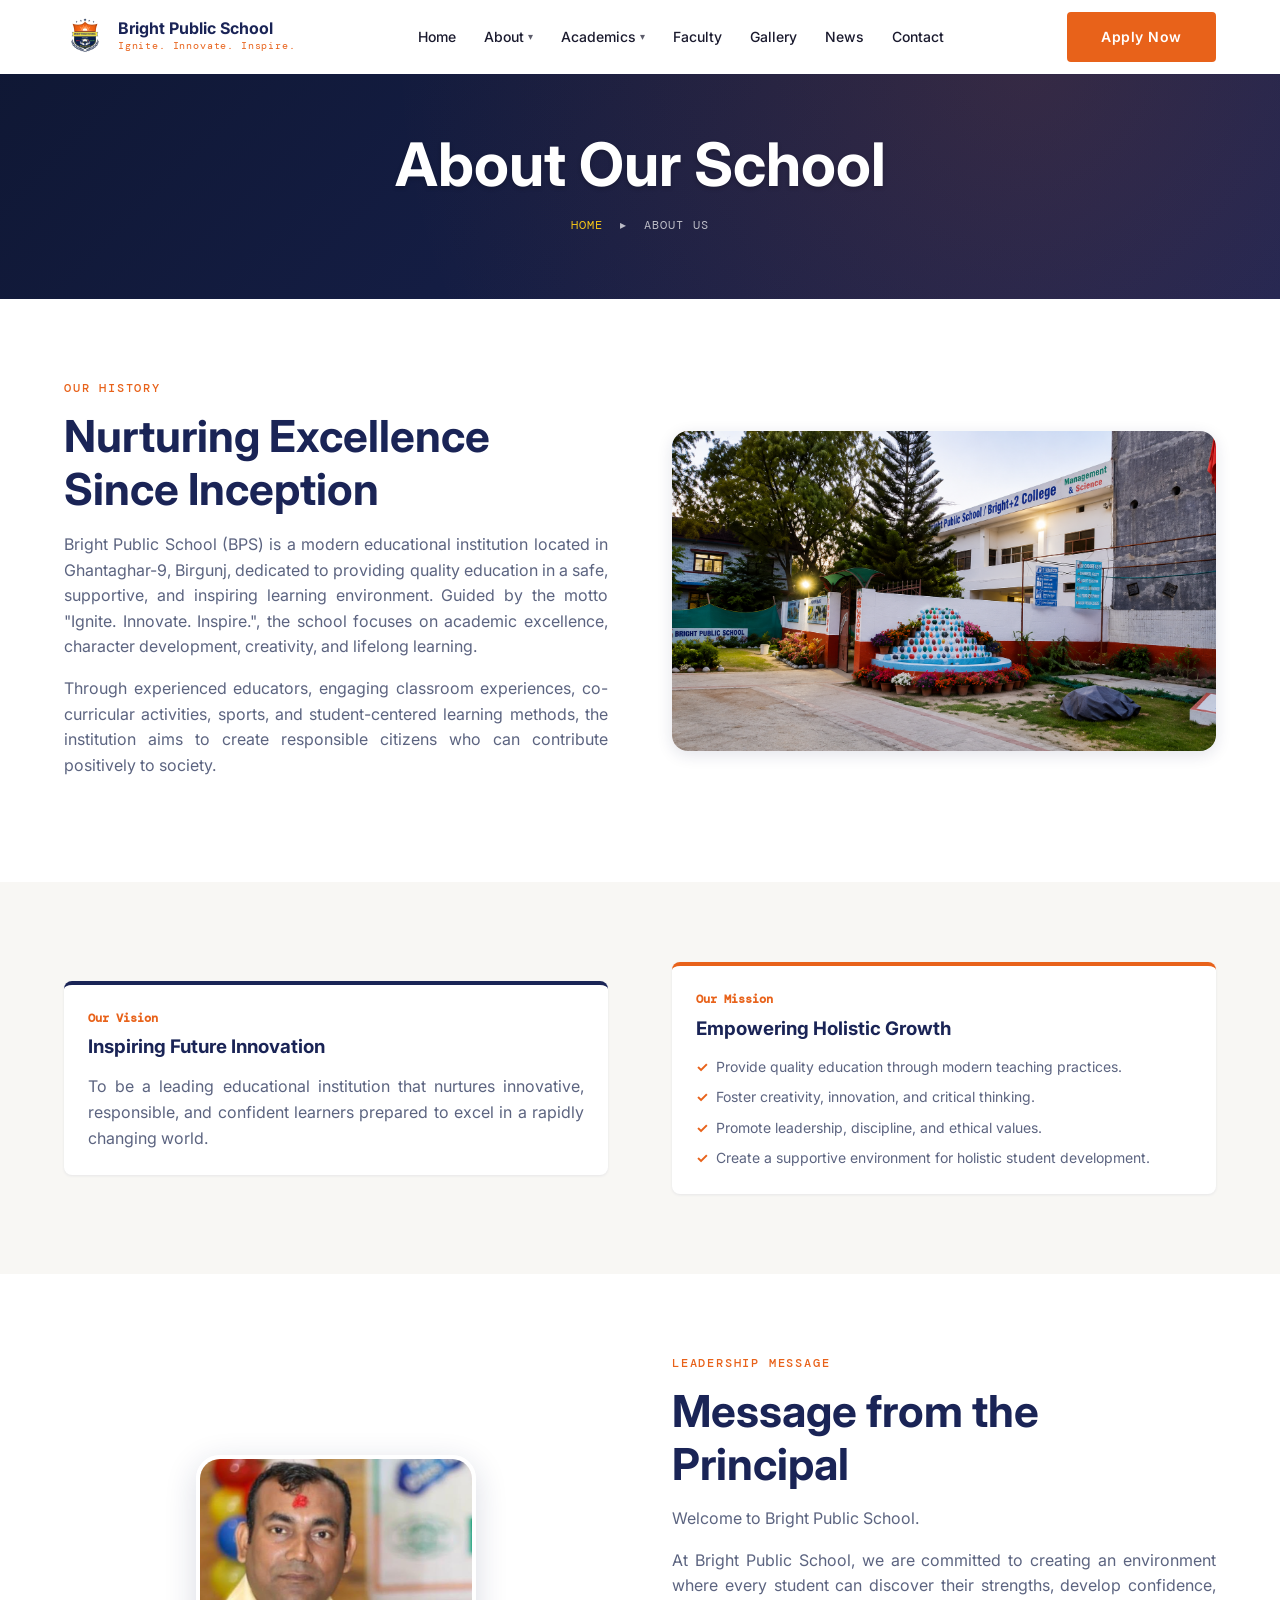
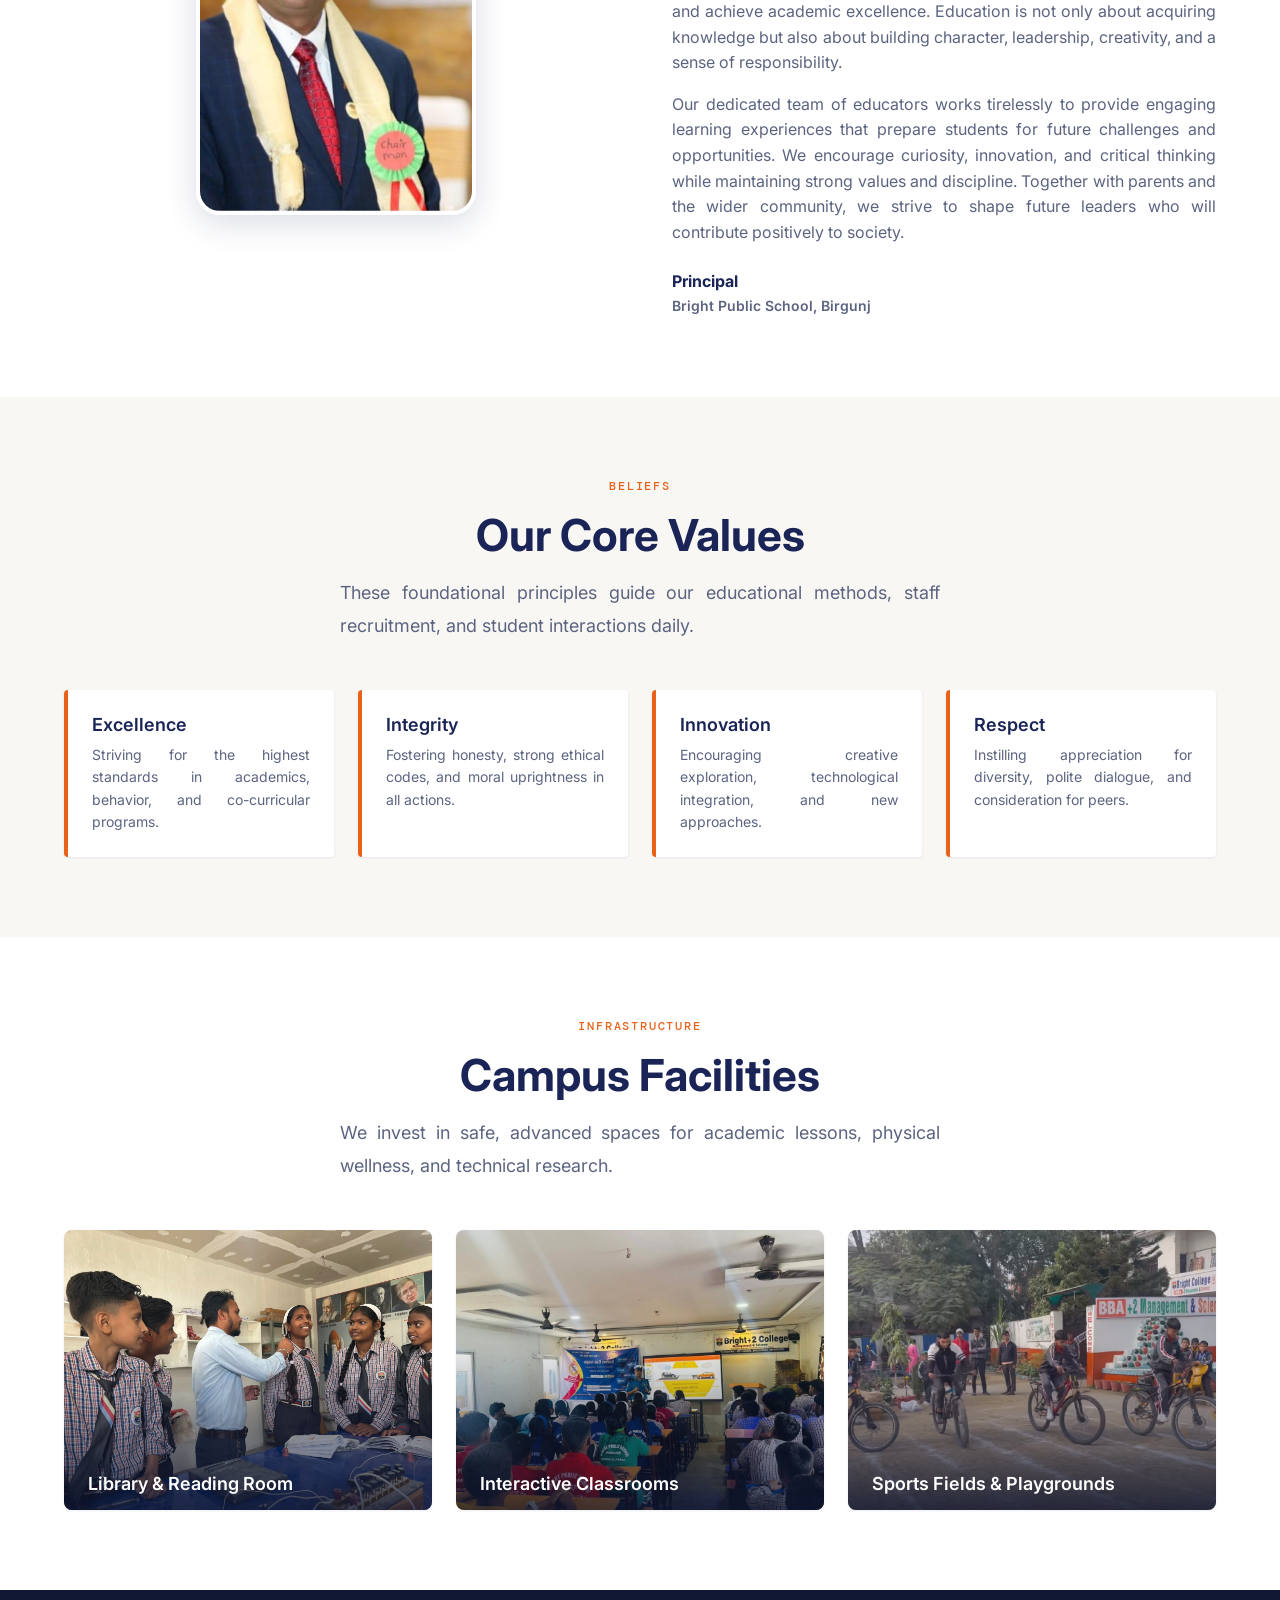
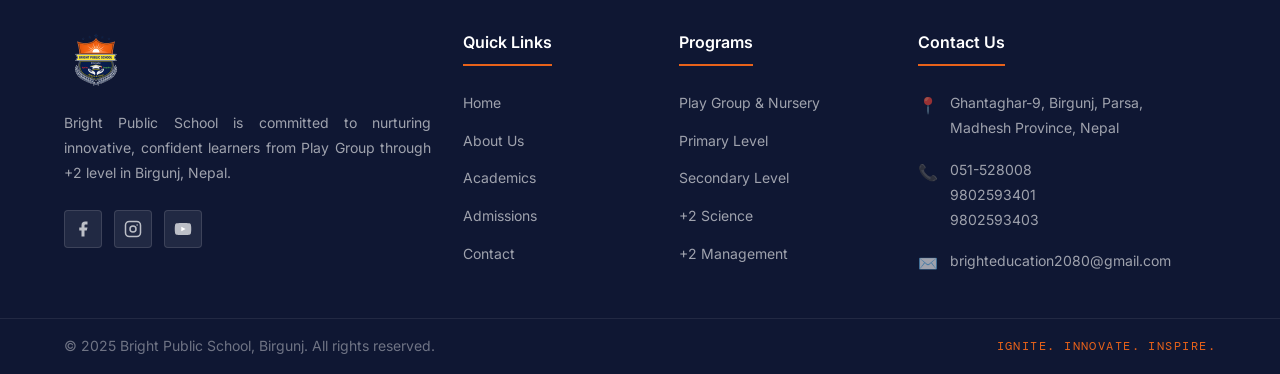
==== commit ff28477e: "fix desktop version" ====
--- a/about.html
+++ b/about.html
@@ -99,7 +99,7 @@
           <p class="text-muted mb-6">Through experienced educators, engaging classroom experiences, co-curricular activities, sports, and student-centered learning methods, the institution aims to create responsible citizens who can contribute positively to society.</p>
         </div>
         <div class="img-zoom rounded-lg shadow-md" style="height: 320px;">
-          <img class="img-cover" src="assets/campus/campus (4).png" alt="BPS Campus Exterior">
+          <img class="img-cover" src="assets/campus/heroSection.png" alt="BPS Campus Exterior">
         </div>
       </div>
     </section>
@@ -187,17 +187,17 @@
         <div class="facilities-grid mt-12">
           <!-- Library -->
           <div class="facility-card">
-            <img class="facility-card__img" src="assets/library/library (1).jpg" alt="Well-stocked Library Room">
+            <img class="facility-card__img" src="assets/lab/library (1).jpg" alt="Well-stocked Library Room">
             <h4 class="facility-card__title">Library &amp; Reading Room</h4>
           </div>
           <!-- Classroom -->
           <div class="facility-card">
-            <img class="facility-card__img" src="assets/classrooms/classroom 1.jpg" alt="Spacious Clean Classroom">
+            <img class="facility-card__img" src="assets/classrooms/classroom 2.jpg" alt="Spacious Clean Classroom">
             <h4 class="facility-card__title">Interactive Classrooms</h4>
           </div>
           <!-- Sports -->
           <div class="facility-card">
-            <img class="facility-card__img" src="assets/sports/sports (1).jpg" alt="Playground and Football Training">
+            <img class="facility-card__img" src="assets/sports/sports (1).png" alt="Playground and Football Training">
             <h4 class="facility-card__title">Sports Fields &amp; Playgrounds</h4>
           </div>
         </div>
--- a/css/base.css
+++ b/css/base.css
@@ -8,7 +8,7 @@
    ========================================================================== */
 
 /* --- GOOGLE FONTS IMPORT --- */
-@import url('https://fonts.googleapis.com/css2?family=DM+Mono:wght@400;500&family=Inter:wght@400;500;600&family=Playfair+Display:wght@400;600;700&display=swap');
+@import url('https://fonts.googleapis.com/css2?family=DM+Mono:wght@400;500&family=Inter:wght@400;500;600;700;800&display=swap');
 
 :root {
   /* --- COLOR VARIABLES --- */
@@ -117,7 +117,7 @@
 
 /* --- TYPOGRAPHY CLASSES --- */
 .font-display {
-  font-family: 'Playfair Display', serif;
+  font-family: 'Inter', sans-serif;
 }
 
 .font-mono {
@@ -125,9 +125,16 @@
 }
 
 h1, h2, h3, h4, h5, h6 {
-  font-family: 'Playfair Display', serif;
+  font-family: 'Inter', sans-serif;
   line-height: var(--leading-tight);
   color: var(--color-navy);
+}
+
+p {
+  text-align: justify;
+  text-align-last: left;
+  hyphens: auto;
+  overflow-wrap: break-word;
 }
 
 /* --- UTILITY CLASSES --- */
--- a/css/components.css
+++ b/css/components.css
@@ -16,11 +16,12 @@
   left: 0;
   right: 0;
   z-index: 1000;
-  background: transparent;
+  background: var(--color-white);
   transition: background var(--transition-base),
               box-shadow var(--transition-base),
               padding var(--transition-base);
-  padding: var(--space-4) 0;
+  padding: var(--space-3) 0;
+  box-shadow: 0 1px 0 rgba(26, 36, 86, 0.08);
 }
 
 /* Scrolled state — added via JS */
@@ -46,7 +47,7 @@
 }
 
 .navbar__logo {
-  height: 52px;
+  height: 42px;
   width: auto;
   transition: height var(--transition-base);
 }
@@ -61,10 +62,10 @@
 }
 
 .navbar__school-name {
-  font-family: 'Playfair Display', serif;
+  font-family: 'Inter', sans-serif;
   font-size: var(--text-base);
   font-weight: 700;
-  color: var(--color-white);
+  color: var(--color-navy);
   line-height: 1.2;
   transition: color var(--transition-base);
 }
@@ -76,7 +77,7 @@
 .navbar__tagline {
   font-family: 'DM Mono', monospace;
   font-size: 0.65rem;
-  color: rgba(255, 255, 255, 0.7);
+  color: var(--color-orange);
   letter-spacing: 0.08em;
   transition: color var(--transition-base);
 }
@@ -101,7 +102,7 @@
 .navbar__link {
   font-size: var(--text-sm);
   font-weight: 500;
-  color: rgba(255, 255, 255, 0.9);
+  color: var(--color-text);
   padding: var(--space-2) var(--space-3);
   border-radius: var(--radius-sm);
   transition: color var(--transition-fast), background var(--transition-fast);
@@ -192,7 +193,7 @@
   display: block;
   width: 24px;
   height: 2px;
-  background: var(--color-white);
+  background: var(--color-navy);
   border-radius: 2px;
   transition: all var(--transition-base);
 }
@@ -284,13 +285,22 @@
 }
 
 .footer__top {
-  padding: var(--space-20) 0 var(--space-12);
+  padding: var(--space-10) 0;
 }
 
 .footer__grid {
   display: grid;
-  grid-template-columns: 2fr 1fr 1fr 1.5fr;
-  gap: var(--space-12);
+  grid-template-columns: 1.6fr 0.8fr 0.9fr 1.3fr;
+  gap: var(--space-8);
+  align-items: start;
+}
+
+.footer__grid > .footer__col:nth-child(2) .footer__links li:nth-child(4),
+.footer__grid > .footer__col:nth-child(2) .footer__links li:nth-child(5),
+.footer__grid > .footer__col:nth-child(2) .footer__links li:nth-child(6),
+.footer__grid > .footer__col:nth-child(3) .footer__links li:nth-child(2),
+.footer__grid > .footer__col:nth-child(3) .footer__links li:nth-child(4) {
+  display: none;
 }
 
 /* Brand col */
@@ -334,7 +344,7 @@
 
 /* Link cols */
 .footer__heading {
-  font-family: 'Playfair Display', serif;
+  font-family: 'Inter', sans-serif;
   font-size: var(--text-base);
   font-weight: 600;
   color: var(--color-white);
@@ -394,7 +404,7 @@
 /* Bottom bar */
 .footer__bottom {
   border-top: 1px solid rgba(255, 255, 255, 0.08);
-  padding: var(--space-6) 0;
+  padding: var(--space-4) 0;
 }
 
 .footer__bottom-inner {
@@ -421,14 +431,18 @@
 @media (max-width: 1024px) {
   .footer__grid {
     grid-template-columns: 1fr 1fr;
-    gap: var(--space-10);
+    gap: var(--space-8);
   }
 }
 
 @media (max-width: 640px) {
+  .footer__top {
+    padding: var(--space-8) 0;
+  }
+
   .footer__grid {
     grid-template-columns: 1fr;
-    gap: var(--space-8);
+    gap: var(--space-6);
   }
   .footer__bottom-inner {
     flex-direction: column;
--- a/css/pages.css
+++ b/css/pages.css
@@ -67,10 +67,11 @@
 /* --- HERO SLIDER --- */
 .hero-slider {
   position: relative;
-  height: 100vh;
-  min-height: 600px;
+  height: 680px;
+  min-height: 620px;
   overflow: hidden;
   background: var(--color-navy-dark);
+  margin-top: 74px;
 }
 
 .hero-slider .slide {
@@ -96,7 +97,17 @@
   width: 100%;
   height: 100%;
   object-fit: cover;
-  filter: brightness(0.4) contrast(1.05);
+  filter: brightness(0.42) saturate(1.08);
+}
+
+.hero-slider .slide::after {
+  content: '';
+  position: absolute;
+  inset: 0;
+  z-index: 2;
+  background:
+    linear-gradient(90deg, rgba(0, 8, 58, 0.88) 0%, rgba(0, 8, 58, 0.66) 38%, rgba(0, 8, 58, 0.28) 100%),
+    radial-gradient(circle at 70% 20%, rgba(232, 98, 26, 0.18), transparent 36%);
 }
 
 .hero-slider .slide__content {
@@ -106,13 +117,13 @@
   display: flex;
   flex-direction: column;
   justify-content: center;
-  padding-top: 80px;
+  padding-top: 0;
   color: var(--color-white);
 }
 
 .hero-slider .slide__title {
-  font-size: var(--text-6xl);
-  font-weight: 700;
+  font-size: clamp(2.75rem, 6vw, 5rem);
+  font-weight: 800;
   color: var(--color-white);
   margin-bottom: var(--space-6);
   line-height: 1.1;
@@ -129,7 +140,7 @@
 .hero-slider .slide__tagline {
   font-family: 'DM Mono', monospace;
   font-size: var(--text-sm);
-  color: var(--color-yellow);
+  color: var(--color-orange);
   letter-spacing: 0.2em;
   text-transform: uppercase;
   margin-bottom: var(--space-4);
@@ -145,7 +156,7 @@
 
 .hero-slider .slide__desc {
   font-size: var(--text-lg);
-  max-width: 600px;
+  max-width: 620px;
   margin-bottom: var(--space-10);
   color: rgba(255, 255, 255, 0.85);
   line-height: var(--leading-relaxed);
@@ -174,13 +185,7 @@
 
 /* Slider Dots */
 .slider-dots {
-  position: absolute;
-  bottom: var(--space-10);
-  left: 50%;
-  transform: translateX(-50%);
-  z-index: 10;
-  display: flex;
-  gap: var(--space-3);
+  display: none;
 }
 
 .slider-dots .dot {
@@ -206,8 +211,9 @@
 .stats-section {
   position: relative;
   z-index: 5;
-  margin-top: -60px;
-  padding-bottom: var(--space-16);
+  margin-top: -66px;
+  padding-bottom: var(--space-20);
+  background: #f5f6fa;
 }
 
 .stats-grid {
@@ -215,13 +221,13 @@
   grid-template-columns: repeat(4, 1fr);
   background: var(--color-white);
   border-radius: var(--radius-md);
-  box-shadow: var(--shadow-xl);
+  box-shadow: 0 18px 50px rgba(15, 23, 51, 0.18);
   overflow: hidden;
   border-top: 4px solid var(--color-orange);
 }
 
 .stat-card {
-  padding: var(--space-8) var(--space-6);
+  padding: var(--space-10) var(--space-6);
   text-align: center;
   border-right: 1px solid var(--color-border);
 }
@@ -231,9 +237,9 @@
 }
 
 .stat-card__number {
-  font-family: 'Playfair Display', serif;
-  font-size: var(--text-5xl);
-  font-weight: 700;
+  font-family: 'Inter', sans-serif;
+  font-size: clamp(2.5rem, 5vw, 4.5rem);
+  font-weight: 800;
   color: var(--color-navy);
   margin-bottom: var(--space-2);
   line-height: 1;
@@ -245,6 +251,223 @@
   font-weight: 500;
   text-transform: uppercase;
   letter-spacing: 0.05em;
+}
+
+.home-page .section {
+  background: #f5f6fa;
+}
+
+.home-innovation {
+  padding-top: var(--space-20);
+}
+
+.home-innovation__grid {
+  display: grid;
+  grid-template-columns: 1.15fr 0.85fr;
+  gap: var(--space-8);
+  align-items: center;
+}
+
+.home-innovation__media {
+  position: relative;
+  min-height: 360px;
+  overflow: hidden;
+  border-radius: var(--radius-md);
+  box-shadow: var(--shadow-lg);
+  background: var(--color-navy);
+}
+
+.home-innovation__media img {
+  width: 100%;
+  height: 100%;
+  min-height: 360px;
+  object-fit: cover;
+}
+
+.home-innovation__media::after {
+  content: '';
+  position: absolute;
+  inset: auto 0 0;
+  height: 34%;
+  background: linear-gradient(to top, rgba(15, 23, 51, 0.92), transparent);
+}
+
+.home-rank-badge {
+  position: absolute;
+  top: var(--space-6);
+  right: var(--space-6);
+  max-width: 230px;
+  padding: var(--space-4);
+  background: var(--color-navy);
+  color: var(--color-white);
+  border-radius: var(--radius-sm);
+  box-shadow: var(--shadow-lg);
+  z-index: 2;
+}
+
+.home-rank-badge span {
+  display: block;
+  margin-bottom: var(--space-2);
+  font-size: 0.65rem;
+  color: rgba(255, 255, 255, 0.72);
+  letter-spacing: 0.12em;
+  text-transform: uppercase;
+}
+
+.home-rank-badge strong {
+  display: block;
+  font-size: var(--text-lg);
+  line-height: 1.25;
+}
+
+.home-innovation__content .section-title,
+.home-infrastructure .section-title {
+  font-size: clamp(2rem, 4vw, 3rem);
+  font-weight: 800;
+}
+
+.home-check-list {
+  display: grid;
+  gap: var(--space-3);
+  margin-bottom: var(--space-8);
+}
+
+.home-check-list li {
+  position: relative;
+  padding-left: var(--space-8);
+  font-size: var(--text-sm);
+  color: var(--color-text);
+}
+
+.home-check-list li::before {
+  content: '✓';
+  position: absolute;
+  left: 0;
+  top: 0;
+  width: 20px;
+  height: 20px;
+  border: 1px solid var(--color-orange);
+  border-radius: 50%;
+  color: var(--color-orange);
+  display: grid;
+  place-items: center;
+  font-size: 0.75rem;
+  font-weight: 700;
+}
+
+.home-text-link {
+  display: inline-flex;
+  align-items: center;
+  gap: var(--space-2);
+  color: var(--color-navy);
+  font-size: var(--text-sm);
+  font-weight: 600;
+}
+
+.home-text-link::after {
+  content: '→';
+  color: var(--color-orange);
+  font-size: var(--text-lg);
+  line-height: 1;
+}
+
+.home-infrastructure {
+  padding-top: var(--space-20);
+  padding-bottom: var(--space-24);
+}
+
+.home-infrastructure .section-header {
+  margin-bottom: var(--space-12);
+}
+
+.home-infrastructure .section-title {
+  position: relative;
+  display: inline-block;
+}
+
+.home-infrastructure .section-title::after {
+  content: '';
+  position: absolute;
+  left: 50%;
+  bottom: -14px;
+  width: 84px;
+  height: 3px;
+  background: var(--color-orange);
+  transform: translateX(-50%);
+}
+
+.home-infra-grid {
+  display: grid;
+  grid-template-columns: 1.15fr 0.85fr 0.85fr;
+  gap: var(--space-6);
+}
+
+.home-infra-card {
+  min-height: 210px;
+  padding: var(--space-8);
+  background: var(--color-white);
+  border: 1px solid var(--color-border);
+  border-radius: var(--radius-md);
+  box-shadow: var(--shadow-sm);
+}
+
+.home-infra-card--large {
+  grid-row: span 2;
+  min-height: 430px;
+}
+
+.home-infra-card--wide {
+  grid-column: span 2;
+  display: grid;
+  grid-template-columns: 1fr 180px;
+  gap: var(--space-6);
+  align-items: center;
+}
+
+.home-infra-card h3 {
+  margin-bottom: var(--space-3);
+  font-size: var(--text-lg);
+  font-weight: 700;
+}
+
+.home-infra-card p {
+  margin-bottom: var(--space-6);
+  font-size: var(--text-sm);
+  color: var(--color-muted);
+  line-height: var(--leading-normal);
+}
+
+.home-infra-card img {
+  width: 100%;
+  height: 160px;
+  border-radius: var(--radius-sm);
+  object-fit: cover;
+}
+
+.home-infra-card--large img {
+  height: 170px;
+  margin-top: var(--space-8);
+}
+
+.home-infra-card--large img + img {
+  margin-top: var(--space-4);
+}
+
+.home-infra-icon {
+  width: 54px;
+  height: 54px;
+  margin-bottom: var(--space-6);
+  border-radius: var(--radius-sm);
+  background: var(--color-navy-light);
+  color: var(--color-navy);
+  display: grid;
+  place-items: center;
+  font-size: var(--text-xl);
+  font-weight: 800;
+}
+
+.mobile-bottom-nav {
+  display: none;
 }
 
 /* --- FEATURE CARD --- */
@@ -365,7 +588,7 @@
   top: 10px;
   left: 20px;
   font-size: 6rem;
-  font-family: 'Playfair Display', serif;
+  font-family: 'Inter', sans-serif;
   color: rgba(232, 98, 26, 0.08);
   line-height: 1;
 }
@@ -533,6 +756,35 @@
 /* ==========================================================================
    ADMISSIONS PAGE
    ========================================================================== */
+
+.admission-doc-list {
+  display: grid;
+  gap: var(--space-4);
+  max-width: 720px;
+}
+
+.admission-doc-list li {
+  position: relative;
+  display: grid;
+  grid-template-columns: minmax(170px, max-content) 1fr;
+  gap: var(--space-3);
+  padding-left: var(--space-8);
+  color: var(--color-muted);
+  line-height: var(--leading-normal);
+}
+
+.admission-doc-list li::before {
+  content: '✓';
+  position: absolute;
+  left: 0;
+  top: 0;
+  color: var(--color-orange);
+  font-weight: 800;
+}
+
+.admission-doc-list strong {
+  color: var(--color-muted);
+}
 
 /* --- ADMISSIONS TIMELINE --- */
 .timeline {
@@ -1123,6 +1375,27 @@
    ========================================================================== */
 
 @media (max-width: 1024px) {
+  .hero-slider {
+    height: 620px;
+    min-height: 560px;
+  }
+
+  .home-innovation__grid {
+    grid-template-columns: 1fr;
+  }
+
+  .home-infra-grid {
+    grid-template-columns: 1fr 1fr;
+  }
+
+  .home-infra-card--large {
+    grid-row: auto;
+  }
+
+  .home-infra-card--wide {
+    grid-column: span 2;
+  }
+
   .stats-grid {
     grid-template-columns: repeat(2, 1fr);
   }
@@ -1155,6 +1428,43 @@
 }
 
 @media (max-width: 768px) {
+  .hero-slider {
+    margin-top: 66px;
+  }
+
+  .hero-slider .slide__content {
+    justify-content: flex-end;
+    padding-bottom: var(--space-20);
+  }
+
+  .hero-slider .slide__actions {
+    flex-wrap: wrap;
+  }
+
+  .stats-section {
+    margin-top: 0;
+    padding-top: var(--space-6);
+  }
+
+  .home-innovation,
+  .home-infrastructure {
+    padding-top: var(--space-12);
+    padding-bottom: var(--space-16);
+  }
+
+  .home-infra-grid,
+  .home-infra-card--wide {
+    grid-template-columns: 1fr;
+  }
+
+  .home-infra-card--wide {
+    grid-column: auto;
+  }
+
+  .home-infra-card {
+    min-height: auto;
+  }
+
   .testimonials-grid {
     grid-template-columns: 1fr;
   }
@@ -1171,6 +1481,11 @@
     grid-template-columns: 1fr;
     gap: 0;
   }
+
+  .admission-doc-list li {
+    grid-template-columns: 1fr;
+    gap: var(--space-1);
+  }
   
   .timeline::before {
     left: 17px;
@@ -1184,8 +1499,310 @@
 }
 
 @media (max-width: 640px) {
+  .home-page {
+    padding-bottom: 92px;
+    background: #f5f6fa;
+  }
+
+  .home-page .navbar {
+    padding: 14px 0;
+    box-shadow: 0 1px 0 rgba(26, 36, 86, 0.1);
+  }
+
+  .home-page .navbar__inner {
+    gap: var(--space-3);
+  }
+
+  .home-page .navbar__logo {
+    height: 30px;
+  }
+
+  .home-page .navbar__brand-text {
+    display: flex;
+  }
+
+  .home-page .navbar__school-name {
+    font-size: 1.45rem;
+    line-height: 1;
+  }
+
+  .home-page .navbar__tagline {
+    display: none;
+  }
+
+  .home-page .navbar__hamburger {
+    margin-left: auto;
+  }
+
+  .home-page .navbar__hamburger span {
+    width: 18px;
+    height: 2px;
+  }
+
+  .hero-slider {
+    height: 752px;
+    min-height: 752px;
+    margin-top: 62px;
+  }
+
+  .hero-slider .slide__bg {
+    filter: brightness(0.56) saturate(1.05);
+  }
+
+  .hero-slider .slide::after {
+    background:
+      linear-gradient(180deg, rgba(0, 8, 58, 0.96) 0%, rgba(0, 8, 58, 0.68) 32%, rgba(0, 8, 58, 0.90) 100%),
+      linear-gradient(90deg, rgba(0, 8, 58, 0.62), rgba(0, 8, 58, 0.1));
+  }
+
+  .hero-slider .slide__content {
+    justify-content: flex-start;
+    padding-top: 160px;
+    padding-bottom: 0;
+  }
+
+  .hero-slider .slide__tagline {
+    margin-bottom: var(--space-6);
+    color: #ffc5b0;
+    font-size: 0.72rem;
+    font-weight: 700;
+    letter-spacing: 0.28em;
+    text-shadow: 0 2px 10px rgba(0, 0, 0, 0.45);
+  }
+
   .hero-slider .slide__title {
-    font-size: var(--text-4xl);
+    max-width: 340px;
+    margin-bottom: var(--space-6);
+    font-size: 1.9rem;
+    line-height: 1.28;
+    text-shadow: 0 3px 14px rgba(0, 0, 0, 0.45);
+  }
+
+  .hero-slider .slide__desc {
+    max-width: 340px;
+    margin-bottom: var(--space-8);
+    font-size: 1.16rem;
+    line-height: 1.55;
+    color: rgba(255, 255, 255, 0.92);
+    text-align: left;
+  }
+
+  .hero-slider .slide__actions {
+    display: block;
+  }
+
+  .hero-slider .slide__actions .btn {
+    width: 100%;
+    justify-content: center;
+    min-height: 56px;
+    border-radius: var(--radius-md);
+    font-size: var(--text-base);
+    letter-spacing: 0;
+  }
+
+  .hero-slider .slide__actions .btn-outline {
+    display: none;
+  }
+
+  .home-page .stats-section {
+    margin-top: -224px;
+    padding: 0 var(--space-5) var(--space-20);
+    background: transparent;
+  }
+
+  .home-page .stats-section .container {
+    padding: 0;
+  }
+
+  .home-page .stats-grid {
+    grid-template-columns: repeat(2, 1fr);
+    gap: var(--space-2);
+    padding: var(--space-5);
+    border: 1px solid rgba(255, 255, 255, 0.18);
+    border-top: 1px solid rgba(255, 255, 255, 0.18);
+    border-radius: var(--radius-lg);
+    background: rgba(255, 255, 255, 0.12);
+    box-shadow: 0 20px 42px rgba(0, 8, 58, 0.36);
+    backdrop-filter: blur(16px);
+  }
+
+  .home-page .stat-card {
+    padding: var(--space-4) var(--space-2);
+    border: none !important;
+  }
+
+  .home-page .stat-card__number {
+    margin-bottom: var(--space-2);
+    color: var(--color-orange);
+    font-size: 1.6rem;
+  }
+
+  .home-page .stat-card__label {
+    color: rgba(255, 255, 255, 0.78);
+    font-size: 0.62rem;
+    letter-spacing: 0.16em;
+  }
+
+  .home-page .home-innovation {
+    padding-top: var(--space-20);
+  }
+
+  .home-page .home-innovation__grid {
+    display: flex;
+    flex-direction: column;
+  }
+
+  .home-page .home-innovation__content {
+    position: relative;
+    overflow: hidden;
+    padding: var(--space-8);
+    border: 1px solid var(--color-border);
+    border-radius: var(--radius-md);
+    background: var(--color-white);
+    box-shadow: var(--shadow-sm);
+    order: 1;
+  }
+
+  .home-page .home-innovation__content::after {
+    content: '⌬';
+    position: absolute;
+    right: -16px;
+    bottom: -36px;
+    z-index: 0;
+    color: rgba(15, 23, 51, 0.10);
+    font-size: 12rem;
+    line-height: 1;
+    font-weight: 800;
+  }
+
+  .home-page .home-innovation__content > * {
+    position: relative;
+    z-index: 1;
+  }
+
+  .home-page .home-innovation__content .section-label,
+  .home-page .home-check-list {
+    display: none;
+  }
+
+  .home-page .home-innovation__content .section-title {
+    max-width: 270px;
+    font-size: 1.8rem;
+    line-height: 1.3;
+  }
+
+  .home-page .home-innovation__content p {
+    font-size: var(--text-base);
+    line-height: 1.58;
+    text-align: left;
+  }
+
+  .home-page .home-text-link {
+    color: var(--color-orange);
+    font-size: var(--text-base);
+    letter-spacing: 0.02em;
+  }
+
+  .home-page .home-innovation__media {
+    min-height: 218px;
+    order: 2;
+    border-radius: var(--radius-md);
+    background: var(--color-navy);
+    box-shadow: 0 14px 30px rgba(15, 23, 51, 0.16);
+  }
+
+  .home-page .home-innovation__media img,
+  .home-page .home-innovation__media::after {
+    display: none;
+  }
+
+  .home-page .home-rank-badge {
+    inset: 0;
+    max-width: none;
+    display: flex;
+    flex-direction: column;
+    align-items: center;
+    justify-content: center;
+    padding: var(--space-8);
+    text-align: center;
+    background: var(--color-navy);
+    box-shadow: none;
+  }
+
+  .home-page .home-rank-badge::before {
+    content: '✥';
+    margin-bottom: var(--space-6);
+    color: #ffd8cc;
+    font-size: 3.4rem;
+    line-height: 1;
+  }
+
+  .home-page .home-rank-badge span {
+    display: none;
+  }
+
+  .home-page .home-rank-badge strong {
+    max-width: 260px;
+    font-size: 1.7rem;
+  }
+
+  .home-page .home-rank-badge strong::after {
+    content: 'For technology integration and practical learning.';
+    display: block;
+    margin-top: var(--space-4);
+    color: rgba(255, 255, 255, 0.64);
+    font-size: var(--text-base);
+    font-weight: 400;
+    line-height: 1.5;
+  }
+
+  .home-page .home-infrastructure {
+    padding-top: var(--space-8);
+  }
+
+  .mobile-bottom-nav {
+    position: fixed;
+    left: 0;
+    right: 0;
+    bottom: 0;
+    z-index: 1200;
+    display: grid;
+    grid-template-columns: repeat(4, 1fr);
+    gap: var(--space-2);
+    padding: var(--space-3) var(--space-5) var(--space-4);
+    background: rgba(245, 246, 250, 0.96);
+    border-top: 1px solid rgba(26, 36, 86, 0.08);
+    box-shadow: 0 -10px 30px rgba(15, 23, 51, 0.10);
+    backdrop-filter: blur(16px);
+  }
+
+  .mobile-bottom-nav__link {
+    min-height: 58px;
+    display: flex;
+    flex-direction: column;
+    align-items: center;
+    justify-content: center;
+    gap: 3px;
+    border-radius: var(--radius-md);
+    color: var(--color-text);
+    font-size: 0.68rem;
+  }
+
+  .mobile-bottom-nav__link.active {
+    background: var(--color-orange);
+    color: var(--color-navy-dark);
+  }
+
+  .mobile-bottom-nav__icon {
+    font-size: 1.25rem;
+    line-height: 1;
+  }
+
+  .home-rank-badge {
+    top: var(--space-4);
+    right: var(--space-4);
+    left: var(--space-4);
+    max-width: none;
   }
   
   .stats-grid {
